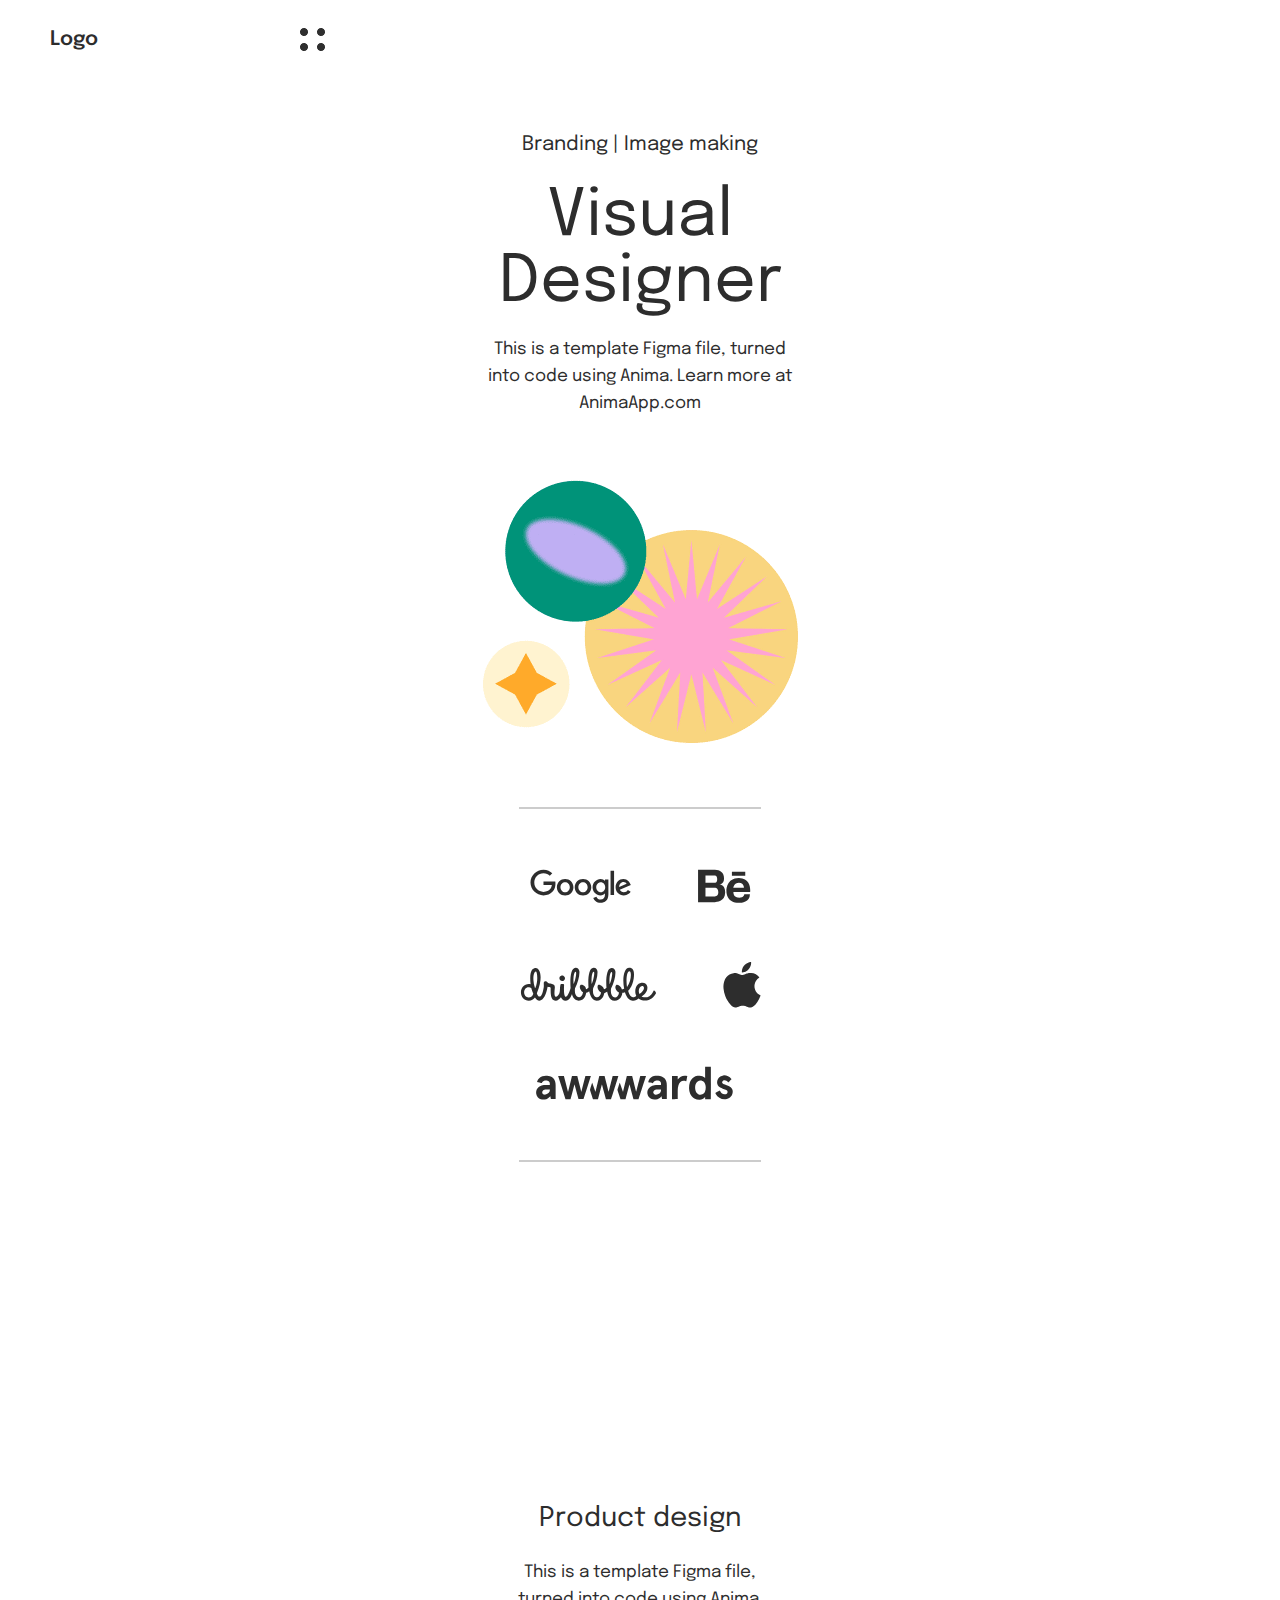
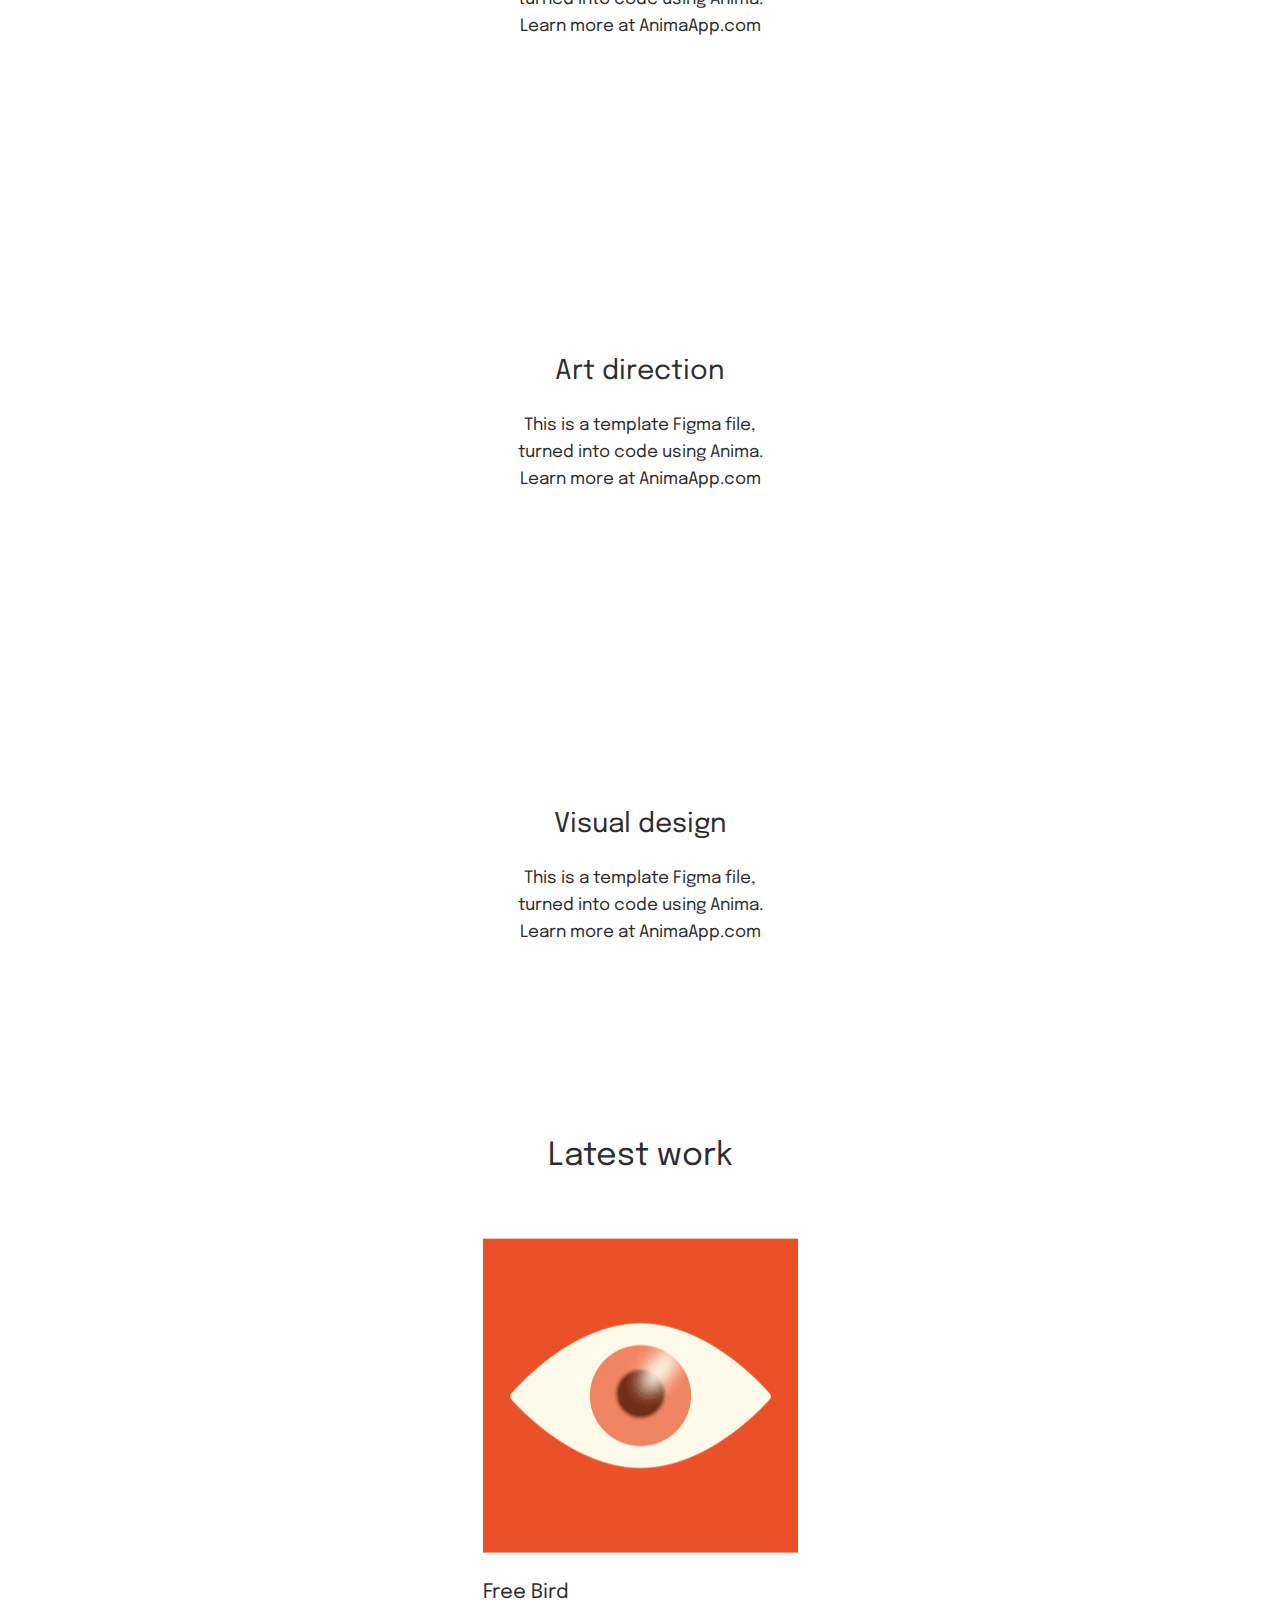
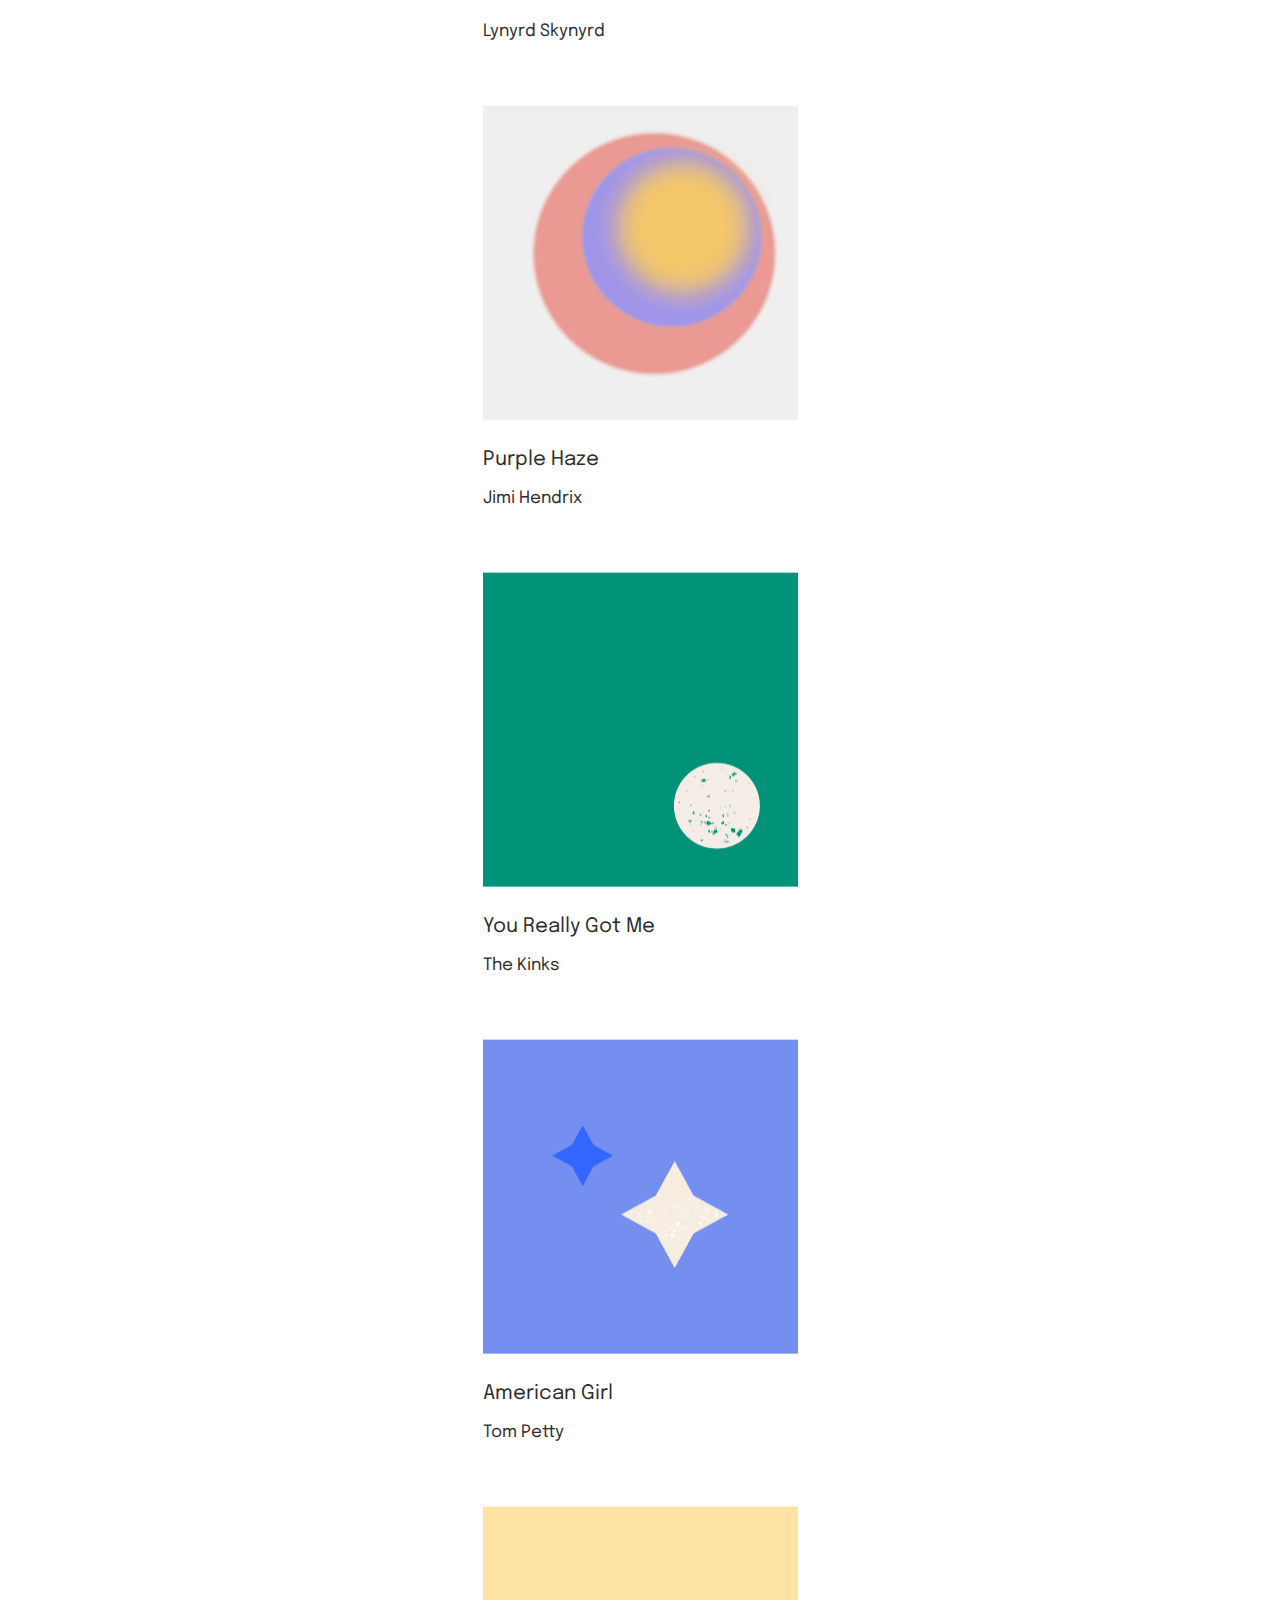
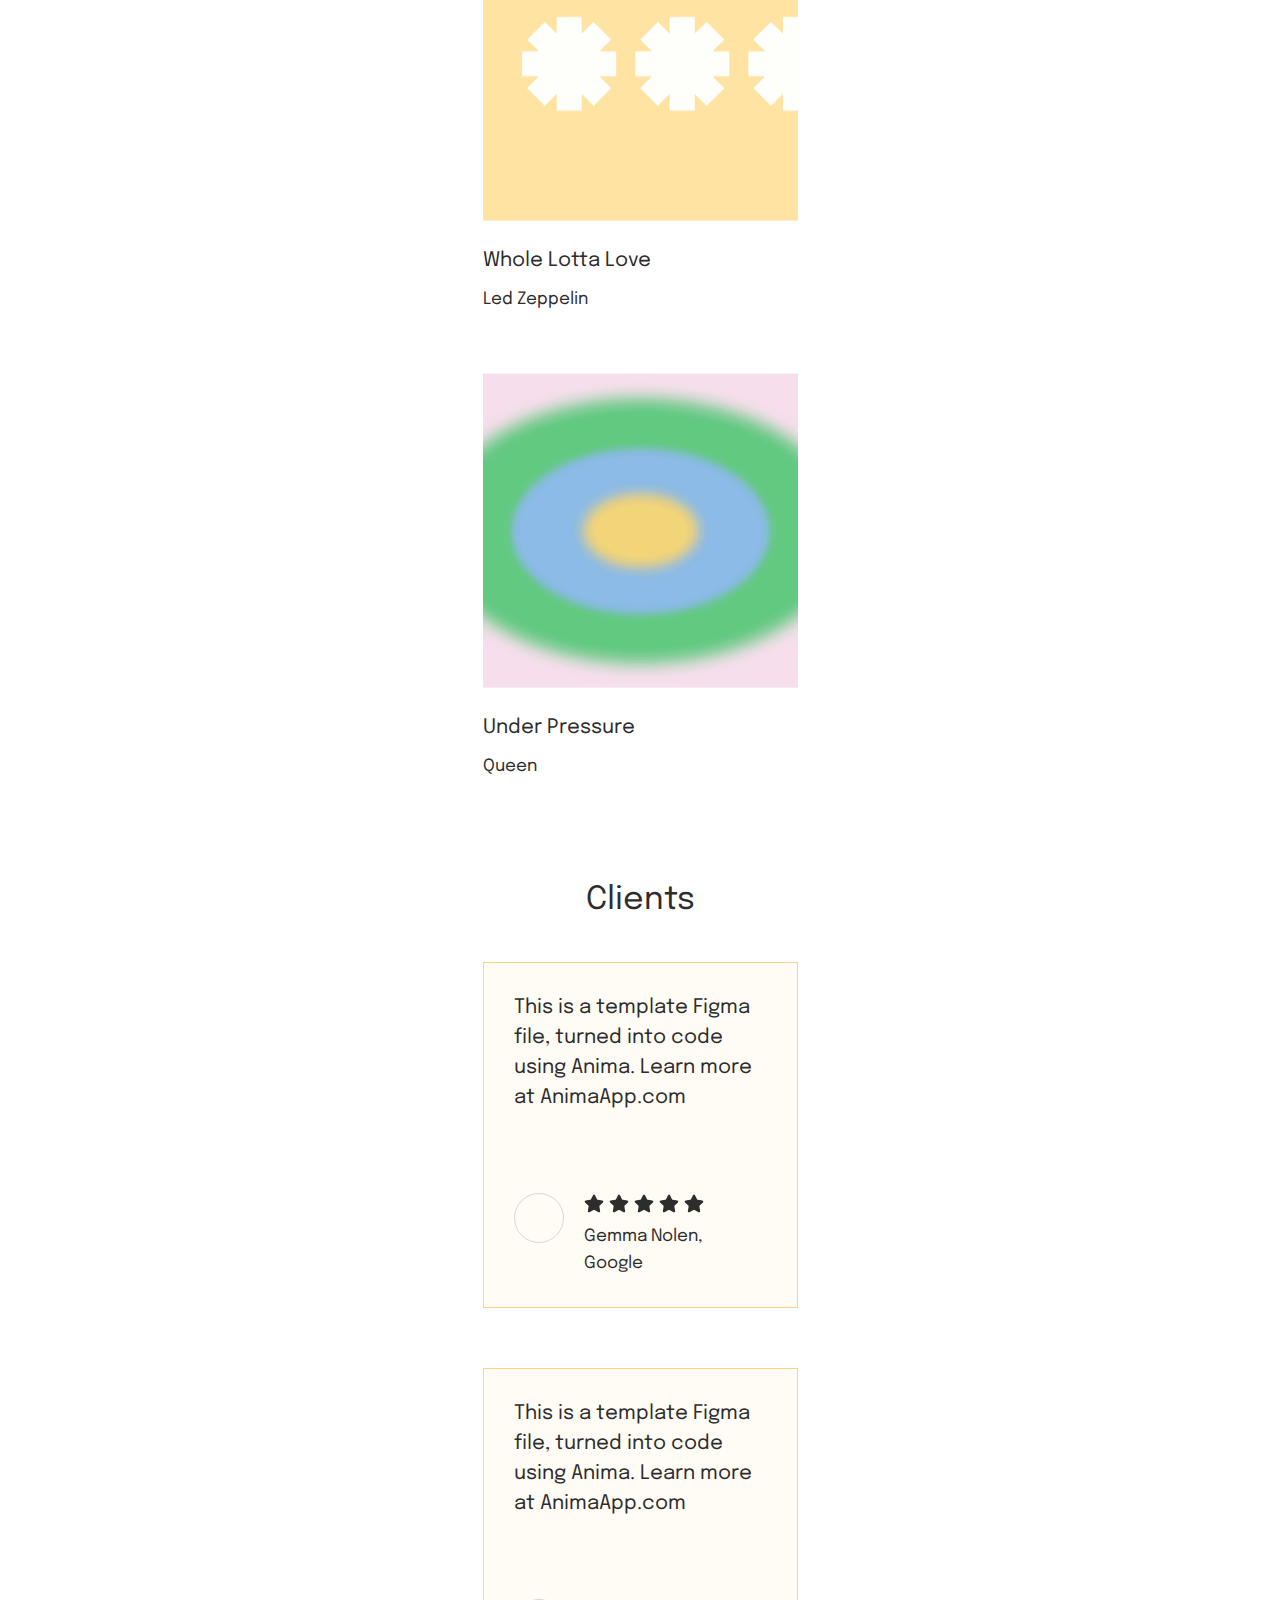
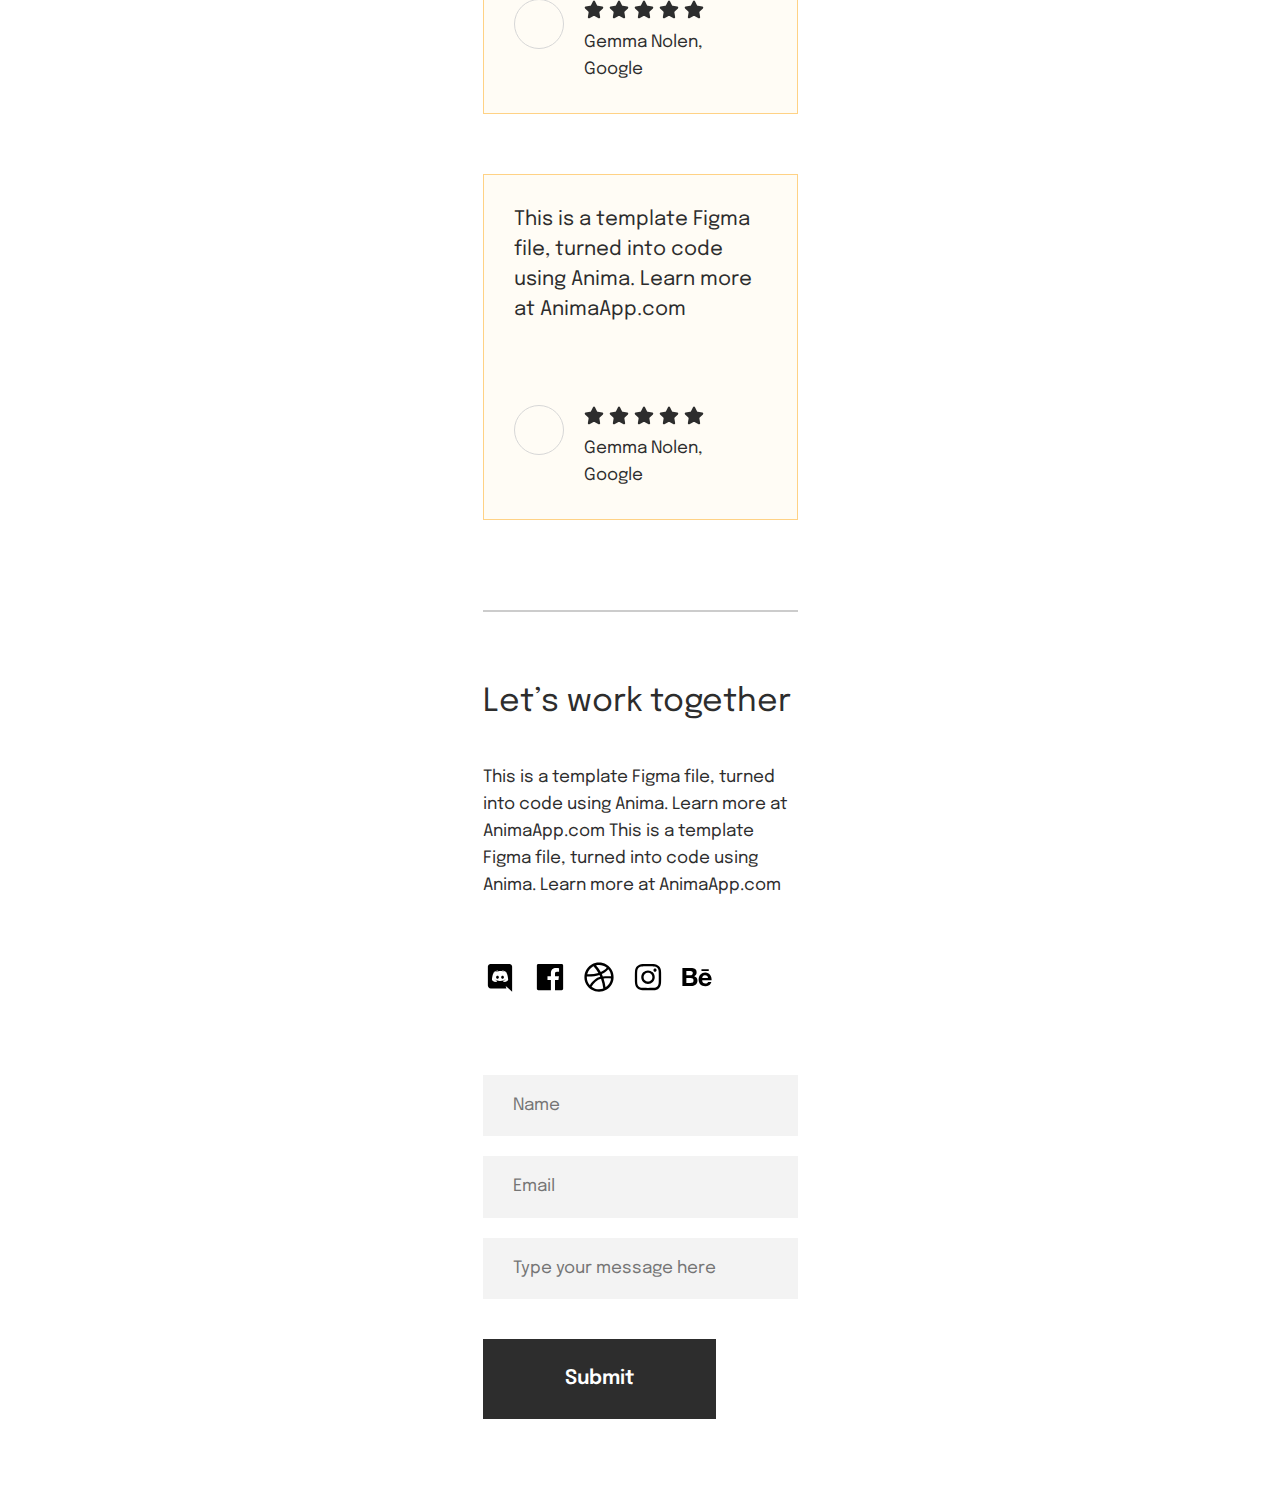
==== index.html @ 212b1289 "Commit from TeleportHQ" ====
<!DOCTYPE html>
<html lang="english">
  <head>
    <title>exported project</title>
    <meta name="viewport" content="width=device-width, initial-scale=1.0" />
    <meta charset="utf-8" />
    <meta property="twitter:card" content="summary_large_image" />

    <style data-tag="reset-style-sheet">
      html {  line-height: 1.15;}body {  margin: 0;}* {  box-sizing: border-box;  border-width: 0;  border-style: solid;}p,li,ul,pre,div,h1,h2,h3,h4,h5,h6,figure,blockquote,figcaption {  margin: 0;  padding: 0;}button {  background-color: transparent;}button,input,optgroup,select,textarea {  font-family: inherit;  font-size: 100%;  line-height: 1.15;  margin: 0;}button,select {  text-transform: none;}button,[type="button"],[type="reset"],[type="submit"] {  -webkit-appearance: button;}button::-moz-focus-inner,[type="button"]::-moz-focus-inner,[type="reset"]::-moz-focus-inner,[type="submit"]::-moz-focus-inner {  border-style: none;  padding: 0;}button:-moz-focus,[type="button"]:-moz-focus,[type="reset"]:-moz-focus,[type="submit"]:-moz-focus {  outline: 1px dotted ButtonText;}a {  color: inherit;  text-decoration: inherit;}input {  padding: 2px 4px;}img {  display: block;}html { scroll-behavior: smooth  }
    </style>
    <style data-tag="default-style-sheet">
      html {
        font-family: Inter;
        font-size: 16px;
      }

      body {
        font-weight: 400;
        font-style:normal;
        text-decoration: none;
        text-transform: none;
        letter-spacing: normal;
        line-height: 1.15;
        color: var(--dl-color-gray-black);
        background-color: var(--dl-color-gray-white);

      }
    </style>
    <link
      rel="stylesheet"
      href="https://fonts.googleapis.com/css2?family=Epilogue:ital,wght@0,100;0,200;0,300;0,400;0,500;0,600;0,700;0,800;0,900;1,100;1,200;1,300;1,400;1,500;1,600;1,700;1,800;1,900&amp;display=swap"
      data-tag="font"
    />
    <link
      rel="stylesheet"
      href="https://fonts.googleapis.com/css2?family=Epilogue:ital,wght@0,100;0,200;0,300;0,400;0,500;0,600;0,700;0,800;0,900;1,100;1,200;1,300;1,400;1,500;1,600;1,700;1,800;1,900&amp;display=swap"
      data-tag="font"
    />
    <link
      rel="stylesheet"
      href="https://fonts.googleapis.com/css2?family=Epilogue:ital,wght@0,100;0,200;0,300;0,400;0,500;0,600;0,700;0,800;0,900;1,100;1,200;1,300;1,400;1,500;1,600;1,700;1,800;1,900&amp;display=swap"
      data-tag="font"
    />
    <link
      rel="stylesheet"
      href="https://fonts.googleapis.com/css2?family=Epilogue:ital,wght@0,100;0,200;0,300;0,400;0,500;0,600;0,700;0,800;0,900;1,100;1,200;1,300;1,400;1,500;1,600;1,700;1,800;1,900&amp;display=swap"
      data-tag="font"
    />
    <link
      rel="stylesheet"
      href="https://fonts.googleapis.com/css2?family=Inter:wght@100;200;300;400;500;600;700;800;900&amp;display=swap"
      data-tag="font"
    />
    <link
      rel="stylesheet"
      href="https://fonts.googleapis.com/css2?family=Inter:wght@100;200;300;400;500;600;700;800;900&amp;display=swap"
      data-tag="font"
    />
    <link
      rel="stylesheet"
      href="https://fonts.googleapis.com/css2?family=Inter:wght@100;200;300;400;500;600;700;800;900&amp;display=swap"
      data-tag="font"
    />
    <link
      rel="stylesheet"
      href="https://fonts.googleapis.com/css2?family=Epilogue:ital,wght@0,100;0,200;0,300;0,400;0,500;0,600;0,700;0,800;0,900;1,100;1,200;1,300;1,400;1,500;1,600;1,700;1,800;1,900&amp;display=swap"
      data-tag="font"
    />
  </head>
  <body>
    <link rel="stylesheet" href="./style.css" />
    <div>
      <link href="./index.css" rel="stylesheet" />

      <div class="frame375px-portfoliotemplate-container">
        <div class="frame375px-portfoliotemplate-frame375px-portfoliotemplate">
          <div class="frame375px-portfoliotemplate-navigation">
            <div class="frame375px-portfoliotemplate-logo">
              <span class="frame375px-portfoliotemplate-text">
                <span>Logo</span>
              </span>
            </div>
            <div class="frame375px-portfoliotemplate-menu">
              <img
                alt="EllipseI176"
                src="public/external/ellipsei176-e2ep-200h.png"
                class="frame375px-portfoliotemplate-ellipse"
              />
              <img
                alt="EllipseI176"
                src="public/external/ellipsei176-78s-200h.png"
                class="frame375px-portfoliotemplate-ellipse1"
              />
              <img
                alt="EllipseI176"
                src="public/external/ellipsei176-1ndf-200h.png"
                class="frame375px-portfoliotemplate-ellipse2"
              />
              <img
                alt="EllipseI176"
                src="public/external/ellipsei176-6kn-200h.png"
                class="frame375px-portfoliotemplate-ellipse3"
              />
            </div>
          </div>
          <div class="frame375px-portfoliotemplate-header">
            <div class="frame375px-portfoliotemplate-header1">
              <div class="frame375px-portfoliotemplate-headline-subhead">
                <div class="frame375px-portfoliotemplate-headline-subhead01">
                  <span class="frame375px-portfoliotemplate-text02 Subtitle">
                    <span>Branding | Image making</span>
                  </span>
                  <span class="frame375px-portfoliotemplate-text04 H1-Mobile">
                    <span>Visual Designer</span>
                  </span>
                </div>
                <span class="frame375px-portfoliotemplate-text06 Bodytext">
                  <span>
                    This is a template Figma file, turned into code using Anima.
                    Learn more at AnimaApp.com
                  </span>
                </span>
              </div>
              <img
                alt="ImageI176"
                src="public/external/imagei176-fxjc-300h.png"
                class="frame375px-portfoliotemplate-image"
              />
            </div>
          </div>
          <div class="frame375px-portfoliotemplate-logos-section">
            <div class="frame375px-portfoliotemplate-logos">
              <div class="frame375px-portfoliotemplate-stripe1">
                <img
                  alt="BehanceI176"
                  src="public/external/behancei176-3j8a.svg"
                  class="frame375px-portfoliotemplate-behance"
                />
                <img
                  alt="GoogleI176"
                  src="public/external/googlei176-4t9p.svg"
                  class="frame375px-portfoliotemplate-google"
                />
              </div>
              <div class="frame375px-portfoliotemplate-stripe2">
                <img
                  alt="AppleI176"
                  src="public/external/applei176-kky4.svg"
                  class="frame375px-portfoliotemplate-apple"
                />
                <img
                  alt="DribbbleI176"
                  src="public/external/dribbblei176-przo.svg"
                  class="frame375px-portfoliotemplate-dribbble"
                />
              </div>
              <img
                alt="AwwwardsI176"
                src="public/external/awwwardsi176-py3.svg"
                class="frame375px-portfoliotemplate-awwwards"
              />
            </div>
          </div>
          <div class="frame375px-portfoliotemplate-skills-section">
            <div class="frame375px-portfoliotemplate-skills">
              <div class="frame375px-portfoliotemplate-skill">
                <div class="frame375px-portfoliotemplate-skill1">
                  <div class="frame375px-portfoliotemplate-skill2">
                    <div
                      class="frame375px-portfoliotemplate-imageplaceholder"
                    ></div>
                    <div
                      class="frame375px-portfoliotemplate-headline-subhead02"
                    >
                      <span class="frame375px-portfoliotemplate-text08 H3">
                        <span>Product design</span>
                      </span>
                      <span
                        class="frame375px-portfoliotemplate-text10 Bodytext"
                      >
                        <span>
                          This is a template Figma file, turned into code using
                          Anima. Learn more at AnimaApp.com
                        </span>
                      </span>
                    </div>
                  </div>
                </div>
              </div>
              <div class="frame375px-portfoliotemplate-skill3">
                <div class="frame375px-portfoliotemplate-skill4">
                  <div class="frame375px-portfoliotemplate-skill5">
                    <div
                      class="frame375px-portfoliotemplate-imageplaceholder1"
                    ></div>
                    <div
                      class="frame375px-portfoliotemplate-headline-subhead03"
                    >
                      <span class="frame375px-portfoliotemplate-text12 H3">
                        <span>Art direction</span>
                      </span>
                      <span
                        class="frame375px-portfoliotemplate-text14 Bodytext"
                      >
                        <span>
                          This is a template Figma file, turned into code using
                          Anima. Learn more at AnimaApp.com
                        </span>
                      </span>
                    </div>
                  </div>
                </div>
              </div>
              <div class="frame375px-portfoliotemplate-skill6">
                <div class="frame375px-portfoliotemplate-skill7">
                  <div class="frame375px-portfoliotemplate-skill8">
                    <div
                      class="frame375px-portfoliotemplate-imageplaceholder2"
                    ></div>
                    <div
                      class="frame375px-portfoliotemplate-headline-subhead04"
                    >
                      <span class="frame375px-portfoliotemplate-text16 H3">
                        <span>Visual design</span>
                      </span>
                      <span
                        class="frame375px-portfoliotemplate-text18 Bodytext"
                      >
                        <span>
                          This is a template Figma file, turned into code using
                          Anima. Learn more at AnimaApp.com
                        </span>
                      </span>
                    </div>
                  </div>
                </div>
              </div>
            </div>
          </div>
          <div class="frame375px-portfoliotemplate-latestwork-section">
            <span class="frame375px-portfoliotemplate-text20 H2">
              <span>Latest work</span>
            </span>
            <div class="frame375px-portfoliotemplate-workcardsmobile">
              <div class="frame375px-portfoliotemplate-workcard">
                <img
                  alt="ImageI176"
                  src="public/external/imagei176-9i5p-400w.png"
                  class="frame375px-portfoliotemplate-image1"
                />
                <div class="frame375px-portfoliotemplate-headline-subhead05">
                  <span class="frame375px-portfoliotemplate-text22 Subtitle">
                    <span>Free Bird</span>
                  </span>
                  <span class="frame375px-portfoliotemplate-text24 Bodytext">
                    <span>Lynyrd Skynyrd</span>
                  </span>
                </div>
              </div>
              <div class="frame375px-portfoliotemplate-workcard1">
                <img
                  alt="ImageI176"
                  src="public/external/imagei176-rvs-400w.png"
                  class="frame375px-portfoliotemplate-image2"
                />
                <div class="frame375px-portfoliotemplate-headline-subhead06">
                  <span class="frame375px-portfoliotemplate-text26 Subtitle">
                    <span>Purple Haze</span>
                  </span>
                  <span class="frame375px-portfoliotemplate-text28 Bodytext">
                    <span>Jimi Hendrix</span>
                  </span>
                </div>
              </div>
              <div class="frame375px-portfoliotemplate-workcard2">
                <img
                  alt="ImageI176"
                  src="public/external/imagei176-5lh8-400w.png"
                  class="frame375px-portfoliotemplate-image3"
                />
                <div class="frame375px-portfoliotemplate-headline-subhead07">
                  <span class="frame375px-portfoliotemplate-text30 Subtitle">
                    <span>You Really Got Me</span>
                  </span>
                  <span class="frame375px-portfoliotemplate-text32 Bodytext">
                    <span>The Kinks</span>
                  </span>
                </div>
              </div>
              <div class="frame375px-portfoliotemplate-workcard3">
                <img
                  alt="ImageI176"
                  src="public/external/imagei176-raq8-400w.png"
                  class="frame375px-portfoliotemplate-image4"
                />
                <div class="frame375px-portfoliotemplate-headline-subhead08">
                  <span class="frame375px-portfoliotemplate-text34 Subtitle">
                    <span>American Girl</span>
                  </span>
                  <span class="frame375px-portfoliotemplate-text36 Bodytext">
                    <span>Tom Petty</span>
                  </span>
                </div>
              </div>
              <div class="frame375px-portfoliotemplate-workcard4">
                <img
                  alt="ImageI176"
                  src="public/external/imagei176-altp-400w.png"
                  class="frame375px-portfoliotemplate-image5"
                />
                <div class="frame375px-portfoliotemplate-headline-subhead09">
                  <span class="frame375px-portfoliotemplate-text38 Subtitle">
                    <span>Whole Lotta Love</span>
                  </span>
                  <span class="frame375px-portfoliotemplate-text40 Bodytext">
                    <span>Led Zeppelin</span>
                  </span>
                </div>
              </div>
              <div class="frame375px-portfoliotemplate-workcard5">
                <img
                  alt="ImageI176"
                  src="public/external/imagei176-udcv-400w.png"
                  class="frame375px-portfoliotemplate-image6"
                />
                <div class="frame375px-portfoliotemplate-headline-subhead10">
                  <span class="frame375px-portfoliotemplate-text42 Subtitle">
                    <span>Under Pressure</span>
                  </span>
                  <span class="frame375px-portfoliotemplate-text44 Bodytext">
                    <span>Queen</span>
                  </span>
                </div>
              </div>
            </div>
          </div>
          <div class="frame375px-portfoliotemplate-clients-section">
            <div class="frame375px-portfoliotemplate-clientcards">
              <span class="frame375px-portfoliotemplate-text46 H2">
                <span>Clients</span>
              </span>
              <div class="frame375px-portfoliotemplate-clientscards">
                <div class="frame375px-portfoliotemplate-clientcardmobile">
                  <div class="frame375px-portfoliotemplate-clientcard">
                    <span class="frame375px-portfoliotemplate-text48 Subtitle">
                      <span>
                        This is a template Figma file, turned into code using
                        Anima. Learn more at AnimaApp.com
                      </span>
                    </span>
                    <div class="frame375px-portfoliotemplate-clientinfo">
                      <div
                        class="frame375px-portfoliotemplate-authorimages"
                      ></div>
                      <div class="frame375px-portfoliotemplate-rate">
                        <div class="frame375px-portfoliotemplate-ratestars">
                          <div class="frame375px-portfoliotemplate-star">
                            <img
                              alt="StarI176"
                              src="public/external/stari176-py9qi.svg"
                              class="frame375px-portfoliotemplate-star01"
                            />
                          </div>
                          <div class="frame375px-portfoliotemplate-star02">
                            <img
                              alt="StarI176"
                              src="public/external/stari176-2oz.svg"
                              class="frame375px-portfoliotemplate-star03"
                            />
                          </div>
                          <div class="frame375px-portfoliotemplate-star04">
                            <img
                              alt="StarI176"
                              src="public/external/stari176-iv7.svg"
                              class="frame375px-portfoliotemplate-star05"
                            />
                          </div>
                          <div class="frame375px-portfoliotemplate-star06">
                            <img
                              alt="StarI176"
                              src="public/external/stari176-6cqw.svg"
                              class="frame375px-portfoliotemplate-star07"
                            />
                          </div>
                          <div class="frame375px-portfoliotemplate-star08">
                            <img
                              alt="StarI176"
                              src="public/external/stari176-m2k7.svg"
                              class="frame375px-portfoliotemplate-star09"
                            />
                          </div>
                        </div>
                        <span
                          class="frame375px-portfoliotemplate-text50 Bodytext"
                        >
                          <span>
                            <span>Gemma Nolen,</span>
                            <br />
                            <span>Google</span>
                          </span>
                        </span>
                      </div>
                    </div>
                  </div>
                </div>
                <div class="frame375px-portfoliotemplate-clientcardmobile1">
                  <div class="frame375px-portfoliotemplate-clientcard1">
                    <span class="frame375px-portfoliotemplate-text55 Subtitle">
                      <span>
                        This is a template Figma file, turned into code using
                        Anima. Learn more at AnimaApp.com
                      </span>
                    </span>
                    <div class="frame375px-portfoliotemplate-clientinfo1">
                      <div
                        class="frame375px-portfoliotemplate-authorimages1"
                      ></div>
                      <div class="frame375px-portfoliotemplate-rate1">
                        <div class="frame375px-portfoliotemplate-ratestars1">
                          <div class="frame375px-portfoliotemplate-star10">
                            <img
                              alt="StarI176"
                              src="public/external/stari176-flv.svg"
                              class="frame375px-portfoliotemplate-star11"
                            />
                          </div>
                          <div class="frame375px-portfoliotemplate-star12">
                            <img
                              alt="StarI176"
                              src="public/external/stari176-c293.svg"
                              class="frame375px-portfoliotemplate-star13"
                            />
                          </div>
                          <div class="frame375px-portfoliotemplate-star14">
                            <img
                              alt="StarI176"
                              src="public/external/stari176-0c2l.svg"
                              class="frame375px-portfoliotemplate-star15"
                            />
                          </div>
                          <div class="frame375px-portfoliotemplate-star16">
                            <img
                              alt="StarI176"
                              src="public/external/stari176-f9zq.svg"
                              class="frame375px-portfoliotemplate-star17"
                            />
                          </div>
                          <div class="frame375px-portfoliotemplate-star18">
                            <img
                              alt="StarI176"
                              src="public/external/stari176-4bzw.svg"
                              class="frame375px-portfoliotemplate-star19"
                            />
                          </div>
                        </div>
                        <span
                          class="frame375px-portfoliotemplate-text57 Bodytext"
                        >
                          <span>
                            <span>Gemma Nolen,</span>
                            <br />
                            <span>Google</span>
                          </span>
                        </span>
                      </div>
                    </div>
                  </div>
                </div>
                <div class="frame375px-portfoliotemplate-clientcardmobile2">
                  <div class="frame375px-portfoliotemplate-clientcard2">
                    <span class="frame375px-portfoliotemplate-text62 Subtitle">
                      <span>
                        This is a template Figma file, turned into code using
                        Anima. Learn more at AnimaApp.com
                      </span>
                    </span>
                    <div class="frame375px-portfoliotemplate-clientinfo2">
                      <div
                        class="frame375px-portfoliotemplate-authorimages2"
                      ></div>
                      <div class="frame375px-portfoliotemplate-rate2">
                        <div class="frame375px-portfoliotemplate-ratestars2">
                          <div class="frame375px-portfoliotemplate-star20">
                            <img
                              alt="StarI176"
                              src="public/external/stari176-gdrs.svg"
                              class="frame375px-portfoliotemplate-star21"
                            />
                          </div>
                          <div class="frame375px-portfoliotemplate-star22">
                            <img
                              alt="StarI176"
                              src="public/external/stari176-q86d.svg"
                              class="frame375px-portfoliotemplate-star23"
                            />
                          </div>
                          <div class="frame375px-portfoliotemplate-star24">
                            <img
                              alt="StarI176"
                              src="public/external/stari176-xp1l.svg"
                              class="frame375px-portfoliotemplate-star25"
                            />
                          </div>
                          <div class="frame375px-portfoliotemplate-star26">
                            <img
                              alt="StarI176"
                              src="public/external/stari176-uhl.svg"
                              class="frame375px-portfoliotemplate-star27"
                            />
                          </div>
                          <div class="frame375px-portfoliotemplate-star28">
                            <img
                              alt="StarI176"
                              src="public/external/stari176-exgq.svg"
                              class="frame375px-portfoliotemplate-star29"
                            />
                          </div>
                        </div>
                        <span
                          class="frame375px-portfoliotemplate-text64 Bodytext"
                        >
                          <span>
                            <span>Gemma Nolen,</span>
                            <br />
                            <span>Google</span>
                          </span>
                        </span>
                      </div>
                    </div>
                  </div>
                </div>
              </div>
            </div>
          </div>
          <div class="frame375px-portfoliotemplate-footer">
            <div class="frame375px-portfoliotemplate-footerinfo">
              <div class="frame375px-portfoliotemplate-footerinfo1">
                <div class="frame375px-portfoliotemplate-contactinfo">
                  <div class="frame375px-portfoliotemplate-footermessage">
                    <span class="frame375px-portfoliotemplate-text69 H2">
                      <span>Let’s work together</span>
                    </span>
                    <span class="frame375px-portfoliotemplate-text71 Bodytext">
                      <span>
                        This is a template Figma file, turned into code using
                        Anima. Learn more at AnimaApp.com This is a template
                        Figma file, turned into code using Anima. Learn more at
                        AnimaApp.com
                      </span>
                    </span>
                  </div>
                  <div class="frame375px-portfoliotemplate-socialicons">
                    <a
                      href="https://www.instagram.com/animaapp/?hl=en"
                      target="_blank"
                      rel="noreferrer noopener"
                      class="frame375px-portfoliotemplate-link"
                    >
                      <img
                        alt="nstagramI176"
                        src="public/external/nstagrami176-m3t.svg"
                        class="frame375px-portfoliotemplate-nstagram"
                      />
                    </a>
                    <a
                      href="https://www.behance.net/Anima_design"
                      target="_blank"
                      rel="noreferrer noopener"
                      class="frame375px-portfoliotemplate-link1"
                    >
                      <img
                        alt="behanceI176"
                        src="public/external/behancei176-bx76.svg"
                        class="frame375px-portfoliotemplate-behance1"
                      />
                    </a>
                    <a
                      href="https://dribbble.com/animaapp"
                      target="_blank"
                      rel="noreferrer noopener"
                      class="frame375px-portfoliotemplate-link2"
                    >
                      <img
                        alt="dribbbleI176"
                        src="public/external/dribbblei176-swrq.svg"
                        class="frame375px-portfoliotemplate-dribbble1"
                      />
                    </a>
                    <a
                      href="https://www.facebook.com/animaapp/"
                      target="_blank"
                      rel="noreferrer noopener"
                      class="frame375px-portfoliotemplate-link3"
                    >
                      <img
                        alt="facebookI176"
                        src="public/external/facebooki176-zcs.svg"
                        class="frame375px-portfoliotemplate-facebook"
                      />
                    </a>
                    <a
                      href="https://discord.com/invite/eQxkYTNxSp"
                      target="_blank"
                      rel="noreferrer noopener"
                      class="frame375px-portfoliotemplate-link4"
                    >
                      <img
                        alt="discordI176"
                        src="public/external/discordi176-79mn.svg"
                        class="frame375px-portfoliotemplate-discord"
                      />
                    </a>
                  </div>
                </div>
                <div class="frame375px-portfoliotemplate-textfields">
                  <div class="frame375px-portfoliotemplate-textfields1">
                    <input
                      type="text"
                      placeholder="Name"
                      class="frame375px-portfoliotemplate-textinput-desktop"
                    />
                    <input
                      type="text"
                      placeholder="Email"
                      class="frame375px-portfoliotemplate-textinput-desktop1"
                    />
                    <input
                      type="text"
                      placeholder="Type your message here





"
                      class="frame375px-portfoliotemplate-textinput-desktop2"
                    />
                  </div>
                  <button class="frame375px-portfoliotemplate-button">
                    <span class="frame375px-portfoliotemplate-text73">
                      <span>Submit</span>
                    </span>
                  </button>
                </div>
              </div>
            </div>
          </div>
        </div>
      </div>
    </div>
  </body>
</html>
---- style.css ----
:root {
  --dl-color-gray-500: #595959;
  --dl-color-gray-700: #999999;
  --dl-color-gray-900: #D9D9D9;
  --dl-size-size-large: 144px;
  --dl-size-size-small: 48px;
  --dl-color-danger-300: #A22020;
  --dl-color-danger-500: #BF2626;
  --dl-color-danger-700: #E14747;
  --dl-color-gray-black: #000000;
  --dl-color-gray-white: #FFFFFF;
  --dl-size-size-medium: 96px;
  --dl-size-size-xlarge: 192px;
  --dl-size-size-xsmall: 16px;
  --dl-space-space-unit: 16px;
  --dl-color-primary-100: #003EB3;
  --dl-color-primary-300: #0074F0;
  --dl-color-primary-500: #14A9FF;
  --dl-color-primary-700: #85DCFF;
  --dl-color-success-300: #199033;
  --dl-color-success-500: #32A94C;
  --dl-color-success-700: #4CC366;
  --dl-size-size-xxlarge: 288px;
  --dl-size-size-maxwidth: 1400px;
  --dl-color-default-black: rgba(45, 45, 45, 1);
  --dl-color-default-white: rgba(255, 255, 255, 1);
  --dl-radius-radius-round: 50%;
  --dl-space-space-halfunit: 8px;
  --dl-space-space-sixunits: 96px;
  --dl-space-space-twounits: 32px;
  --dl-radius-radius-radius2: 2px;
  --dl-radius-radius-radius4: 4px;
  --dl-radius-radius-radius8: 8px;
  --dl-space-space-fiveunits: 80px;
  --dl-space-space-fourunits: 64px;
  --dl-space-space-threeunits: 48px;
  --dl-space-space-oneandhalfunits: 24px;
}
.button {
  color: var(--dl-color-gray-black);
  display: inline-block;
  padding: 0.5rem 1rem;
  border-color: var(--dl-color-gray-black);
  border-width: 1px;
  border-radius: 4px;
  background-color: var(--dl-color-gray-white);
}
.input {
  color: var(--dl-color-gray-black);
  cursor: auto;
  padding: 0.5rem 1rem;
  border-color: var(--dl-color-gray-black);
  border-width: 1px;
  border-radius: 4px;
  background-color: var(--dl-color-gray-white);
}
.textarea {
  color: var(--dl-color-gray-black);
  cursor: auto;
  padding: 0.5rem;
  border-color: var(--dl-color-gray-black);
  border-width: 1px;
  border-radius: 4px;
  background-color: var(--dl-color-gray-white);
}
.list {
  width: 100%;
  margin: 1em 0px 1em 0px;
  display: block;
  padding: 0px 0px 0px 1.5rem;
  list-style-type: none;
  list-style-position: outside;
}
.list-item {
  display: list-item;
}
.teleport-show {
  display: flex !important;
  transform: none !important;
}
.Bodytext {
  font-size: 17px;
  font-style: normal;
  font-family: Epilogue;
  font-weight: 400px;
  font-stretch: normal;
}
.H2 {
  font-size: 32px;
  font-style: normal;
  font-family: Epilogue;
  font-weight: 600px;
  font-stretch: normal;
}
.Heading {
  font-size: 32px;
  font-family: Inter;
  font-weight: 700;
  line-height: 1.15;
  text-transform: none;
  text-decoration: none;
}
.H3 {
  font-size: 27px;
  font-style: normal;
  font-family: Epilogue;
  font-weight: 600px;
  font-stretch: normal;
}
.Subtitle {
  font-size: 20px;
  font-style: normal;
  font-family: Epilogue;
  font-weight: 600px;
  font-stretch: normal;
}
.H1-Mobile {
  font-size: 65px;
  font-style: normal;
  font-family: Epilogue;
  font-weight: 600px;
  font-stretch: normal;
}
.Content {
  font-size: 16px;
  font-family: Inter;
  font-weight: 400;
  line-height: 1.15;
  text-transform: none;
  text-decoration: none;
}
---- index.css ----
.frame375px-portfoliotemplate-container {
  width: 100%;
  display: flex;
  overflow: auto;
  min-height: 100vh;
  align-items: center;
  flex-direction: column;
}
.frame375px-portfoliotemplate-frame375px-portfoliotemplate {
  width: 100%;
  height: auto;
  display: flex;
  align-items: flex-start;
  flex-direction: column;
}
.frame375px-portfoliotemplate-navigation {
  width: 375px;
  height: 80px;
  display: flex;
  overflow: hidden;
  position: relative;
  align-self: stretch;
  align-items: flex-start;
  background-color: rgba(255, 255, 255, 1);
}
.frame375px-portfoliotemplate-logo {
  top: 25px;
  left: 50px;
  width: 49px;
  height: 30px;
  display: flex;
  position: absolute;
  align-items: flex-start;
  flex-shrink: 0;
}
.frame375px-portfoliotemplate-text {
  color: var(--dl-color-default-black);
  height: auto;
  position: absolute;
  font-size: 20px;
  font-style: SemiBold;
  text-align: left;
  font-family: Epilogue;
  font-weight: 600;
  line-height: 30px;
  font-stretch: normal;
  text-decoration: none;
}
.frame375px-portfoliotemplate-menu {
  top: 28px;
  left: 300px;
  width: 25px;
  height: 23px;
  display: flex;
  position: absolute;
  align-items: flex-start;
  flex-shrink: 0;
}
.frame375px-portfoliotemplate-ellipse {
  top: 0px;
  left: 17px;
  width: 8px;
  height: 8px;
  position: absolute;
}
.frame375px-portfoliotemplate-ellipse1 {
  top: 15px;
  left: 17px;
  width: 8px;
  height: 8px;
  position: absolute;
}
.frame375px-portfoliotemplate-ellipse2 {
  top: 0px;
  left: 0px;
  width: 8px;
  height: 8px;
  position: absolute;
}
.frame375px-portfoliotemplate-ellipse3 {
  top: 15px;
  left: 0px;
  width: 8px;
  height: 8px;
  position: absolute;
}
.frame375px-portfoliotemplate-header {
  gap: 10px;
  display: flex;
  padding: 50px 30px 60px;
  align-self: stretch;
  align-items: center;
  flex-shrink: 0;
  justify-content: center;
  background-color: rgba(255, 255, 255, 1);
}
.frame375px-portfoliotemplate-header1 {
  gap: 60px;
  display: flex;
  align-items: center;
  flex-direction: column;
}
.frame375px-portfoliotemplate-headline-subhead {
  gap: 20px;
  display: flex;
  align-items: flex-start;
  flex-direction: column;
}
.frame375px-portfoliotemplate-headline-subhead01 {
  gap: 24px;
  display: flex;
  align-items: flex-start;
  flex-direction: column;
}
.frame375px-portfoliotemplate-text02 {
  color: var(--dl-color-default-black);
  width: 315px;
  height: auto;
  text-align: center;
  line-height: 30px;
}
.frame375px-portfoliotemplate-text04 {
  color: var(--dl-color-default-black);
  width: 315px;
  height: auto;
  text-align: center;
  line-height: normal;
}
.frame375px-portfoliotemplate-text06 {
  color: var(--dl-color-default-black);
  width: 315px;
  height: auto;
  text-align: center;
  line-height: 27px;
}
.frame375px-portfoliotemplate-image {
  width: auto;
  height: 270px;
  align-self: stretch;
}
.frame375px-portfoliotemplate-logos-section {
  gap: 10px;
  display: flex;
  padding: 0 66px;
  overflow: hidden;
  align-self: stretch;
  align-items: center;
  flex-shrink: 0;
  justify-content: center;
  background-color: rgba(255, 255, 255, 1);
}
.frame375px-portfoliotemplate-logos {
  gap: 60px;
  height: 354.82781982421875px;
  display: flex;
  padding: 60px 0;
  align-self: stretch;
  align-items: center;
  flex-shrink: 0;
  border-color: rgba(0, 0, 0, 0.20000000298023224);
  border-style: solid;
  border-width: 2px 0;
  flex-direction: column;
  justify-content: center;
}
.frame375px-portfoliotemplate-stripe1 {
  width: 222px;
  height: 34px;
  display: flex;
  position: relative;
  align-items: flex-start;
  flex-shrink: 1;
}
.frame375px-portfoliotemplate-behance {
  top: 0px;
  left: 168.28729248046875px;
  width: 54px;
  height: 34px;
  position: absolute;
}
.frame375px-portfoliotemplate-google {
  top: 0px;
  left: 0px;
  width: 103px;
  height: 34px;
  position: absolute;
}
.frame375px-portfoliotemplate-stripe2 {
  width: 242px;
  height: 46.82783126831055px;
  display: flex;
  position: relative;
  align-items: flex-start;
  flex-shrink: 1;
}
.frame375px-portfoliotemplate-apple {
  top: 0px;
  left: 204.00830078125px;
  width: 38px;
  height: 47px;
  position: absolute;
}
.frame375px-portfoliotemplate-dribbble {
  top: 6px;
  left: 0px;
  width: 139px;
  height: 34px;
  position: absolute;
}
.frame375px-portfoliotemplate-awwwards {
  width: 214px;
  height: 34px;
}
.frame375px-portfoliotemplate-skills-section {
  gap: 10px;
  display: flex;
  padding: 150px 62px;
  align-self: stretch;
  align-items: flex-start;
  flex-shrink: 0;
  justify-content: center;
  background-color: rgba(255, 255, 255, 1);
}
.frame375px-portfoliotemplate-skills {
  gap: 125px;
  display: flex;
  align-items: flex-start;
  flex-direction: column;
}
.frame375px-portfoliotemplate-skill {
  gap: 56px;
  display: flex;
  align-items: center;
  flex-direction: column;
}
.frame375px-portfoliotemplate-skill1 {
  gap: 56px;
  display: flex;
  align-items: center;
  flex-direction: column;
}
.frame375px-portfoliotemplate-skill2 {
  gap: 56px;
  display: flex;
  align-items: center;
  flex-direction: column;
}
.frame375px-portfoliotemplate-imageplaceholder {
  width: 130px;
  height: 130px;
  display: flex;
  overflow: hidden;
  position: relative;
  align-items: flex-start;
  flex-shrink: 0;
}
.frame375px-portfoliotemplate-headline-subhead02 {
  gap: 19px;
  display: flex;
  align-items: flex-start;
  flex-direction: column;
}
.frame375px-portfoliotemplate-text08 {
  color: var(--dl-color-default-black);
  width: 250px;
  height: auto;
  text-align: center;
  line-height: 42px;
}
.frame375px-portfoliotemplate-text10 {
  color: var(--dl-color-default-black);
  width: 250px;
  height: auto;
  text-align: center;
  line-height: 27px;
}
.frame375px-portfoliotemplate-skill3 {
  gap: 54px;
  display: flex;
  align-items: center;
  flex-direction: column;
}
.frame375px-portfoliotemplate-skill4 {
  gap: 56px;
  display: flex;
  align-items: center;
  flex-direction: column;
}
.frame375px-portfoliotemplate-skill5 {
  gap: 56px;
  display: flex;
  align-items: center;
  flex-direction: column;
}
.frame375px-portfoliotemplate-imageplaceholder1 {
  width: 130px;
  height: 130px;
  display: flex;
  overflow: hidden;
  position: relative;
  align-items: flex-start;
  flex-shrink: 0;
}
.frame375px-portfoliotemplate-headline-subhead03 {
  gap: 19px;
  display: flex;
  align-items: flex-start;
  flex-direction: column;
}
.frame375px-portfoliotemplate-text12 {
  color: var(--dl-color-default-black);
  width: 250px;
  height: auto;
  text-align: center;
  line-height: 42px;
}
.frame375px-portfoliotemplate-text14 {
  color: var(--dl-color-default-black);
  width: 250px;
  height: auto;
  text-align: center;
  line-height: 27px;
}
.frame375px-portfoliotemplate-skill6 {
  gap: 56px;
  display: flex;
  align-items: center;
  flex-direction: column;
}
.frame375px-portfoliotemplate-skill7 {
  gap: 56px;
  display: flex;
  align-items: center;
  flex-direction: column;
}
.frame375px-portfoliotemplate-skill8 {
  gap: 56px;
  display: flex;
  align-items: center;
  flex-direction: column;
}
.frame375px-portfoliotemplate-imageplaceholder2 {
  width: 130px;
  height: 130px;
  display: flex;
  overflow: hidden;
  position: relative;
  align-items: flex-start;
  flex-shrink: 0;
}
.frame375px-portfoliotemplate-headline-subhead04 {
  gap: 19px;
  display: flex;
  align-items: flex-start;
  flex-direction: column;
}
.frame375px-portfoliotemplate-text16 {
  color: var(--dl-color-default-black);
  width: 250px;
  height: auto;
  text-align: center;
  line-height: 42px;
}
.frame375px-portfoliotemplate-text18 {
  color: var(--dl-color-default-black);
  width: 250px;
  height: auto;
  text-align: center;
  line-height: 27px;
}
.frame375px-portfoliotemplate-latestwork-section {
  gap: 60px;
  display: flex;
  padding: 40px 30px;
  align-self: stretch;
  align-items: center;
  flex-direction: column;
  background-color: rgba(255, 255, 255, 1);
}
.frame375px-portfoliotemplate-text20 {
  color: var(--dl-color-default-black);
  height: auto;
  text-align: center;
  line-height: 42px;
}
.frame375px-portfoliotemplate-workcardsmobile {
  gap: 60px;
  display: flex;
  align-items: center;
  flex-direction: column;
}
.frame375px-portfoliotemplate-workcard {
  gap: 25px;
  display: flex;
  align-items: flex-start;
  flex-direction: column;
}
.frame375px-portfoliotemplate-image1 {
  width: 315px;
  height: 315px;
}
.frame375px-portfoliotemplate-headline-subhead05 {
  gap: 10px;
  width: 315px;
  display: flex;
  align-items: flex-start;
  flex-shrink: 0;
  flex-direction: column;
}
.frame375px-portfoliotemplate-text22 {
  color: var(--dl-color-default-black);
  width: 315px;
  height: auto;
  text-align: left;
  line-height: 30px;
}
.frame375px-portfoliotemplate-text24 {
  color: var(--dl-color-default-black);
  width: 315px;
  height: auto;
  text-align: left;
  line-height: 27px;
}
.frame375px-portfoliotemplate-workcard1 {
  gap: 25px;
  display: flex;
  align-items: flex-start;
  flex-direction: column;
}
.frame375px-portfoliotemplate-image2 {
  width: 315px;
  height: 315px;
}
.frame375px-portfoliotemplate-headline-subhead06 {
  gap: 10px;
  width: 315px;
  display: flex;
  align-items: flex-start;
  flex-shrink: 0;
  flex-direction: column;
}
.frame375px-portfoliotemplate-text26 {
  color: var(--dl-color-default-black);
  width: 315px;
  height: auto;
  text-align: left;
  line-height: 30px;
}
.frame375px-portfoliotemplate-text28 {
  color: var(--dl-color-default-black);
  width: 315px;
  height: auto;
  text-align: left;
  line-height: 27px;
}
.frame375px-portfoliotemplate-workcard2 {
  gap: 25px;
  display: flex;
  align-items: flex-start;
  flex-direction: column;
}
.frame375px-portfoliotemplate-image3 {
  width: 315px;
  height: 315px;
}
.frame375px-portfoliotemplate-headline-subhead07 {
  gap: 10px;
  width: 315px;
  display: flex;
  align-items: flex-start;
  flex-shrink: 0;
  flex-direction: column;
}
.frame375px-portfoliotemplate-text30 {
  color: var(--dl-color-default-black);
  width: 315px;
  height: auto;
  text-align: left;
  line-height: 30px;
}
.frame375px-portfoliotemplate-text32 {
  color: var(--dl-color-default-black);
  width: 315px;
  height: auto;
  text-align: left;
  line-height: 27px;
}
.frame375px-portfoliotemplate-workcard3 {
  gap: 25px;
  display: flex;
  align-items: flex-start;
  flex-direction: column;
}
.frame375px-portfoliotemplate-image4 {
  width: 315px;
  height: 315px;
}
.frame375px-portfoliotemplate-headline-subhead08 {
  gap: 10px;
  width: 315px;
  display: flex;
  align-items: flex-start;
  flex-shrink: 0;
  flex-direction: column;
}
.frame375px-portfoliotemplate-text34 {
  color: var(--dl-color-default-black);
  width: 315px;
  height: auto;
  text-align: left;
  line-height: 30px;
}
.frame375px-portfoliotemplate-text36 {
  color: var(--dl-color-default-black);
  width: 315px;
  height: auto;
  text-align: left;
  line-height: 27px;
}
.frame375px-portfoliotemplate-workcard4 {
  gap: 25px;
  display: flex;
  align-items: flex-start;
  flex-direction: column;
}
.frame375px-portfoliotemplate-image5 {
  width: 315px;
  height: 315px;
}
.frame375px-portfoliotemplate-headline-subhead09 {
  gap: 10px;
  width: 315px;
  display: flex;
  align-items: flex-start;
  flex-shrink: 0;
  flex-direction: column;
}
.frame375px-portfoliotemplate-text38 {
  color: var(--dl-color-default-black);
  width: 315px;
  height: auto;
  text-align: left;
  line-height: 30px;
}
.frame375px-portfoliotemplate-text40 {
  color: var(--dl-color-default-black);
  width: 315px;
  height: auto;
  text-align: left;
  line-height: 27px;
}
.frame375px-portfoliotemplate-workcard5 {
  gap: 25px;
  display: flex;
  align-items: flex-start;
  flex-direction: column;
}
.frame375px-portfoliotemplate-image6 {
  width: 315px;
  height: 315px;
}
.frame375px-portfoliotemplate-headline-subhead10 {
  gap: 10px;
  width: 315px;
  display: flex;
  align-items: flex-start;
  flex-shrink: 0;
  flex-direction: column;
}
.frame375px-portfoliotemplate-text42 {
  color: var(--dl-color-default-black);
  width: 315px;
  height: auto;
  text-align: left;
  line-height: 30px;
}
.frame375px-portfoliotemplate-text44 {
  color: var(--dl-color-default-black);
  width: 315px;
  height: auto;
  text-align: left;
  line-height: 27px;
}
.frame375px-portfoliotemplate-clients-section {
  gap: 10px;
  display: flex;
  padding: 60px 30px 90px;
  align-self: stretch;
  align-items: flex-start;
  flex-shrink: 0;
  justify-content: center;
  background-color: rgba(255, 255, 255, 1);
}
.frame375px-portfoliotemplate-clientcards {
  gap: 40px;
  display: flex;
  align-items: center;
  flex-direction: column;
}
.frame375px-portfoliotemplate-text46 {
  color: var(--dl-color-default-black);
  height: auto;
  text-align: center;
  line-height: 42px;
}
.frame375px-portfoliotemplate-clientscards {
  gap: 60px;
  display: flex;
  align-items: flex-start;
  flex-direction: column;
}
.frame375px-portfoliotemplate-clientcardmobile {
  gap: 10px;
  width: 315px;
  display: flex;
  padding: 30px 50px 30px 30px;
  align-items: flex-start;
  flex-shrink: 0;
  border-color: rgba(255, 210, 133, 1);
  border-style: solid;
  border-width: 1.5px;
  background-color: rgba(255, 252, 245, 1);
}
.frame375px-portfoliotemplate-clientcard {
  gap: 80px;
  height: 284px;
  display: flex;
  align-self: stretch;
  align-items: flex-start;
  flex-shrink: 0;
  flex-direction: column;
}
.frame375px-portfoliotemplate-text48 {
  color: var(--dl-color-default-black);
  width: 263px;
  height: auto;
  text-align: left;
  line-height: 30px;
}
.frame375px-portfoliotemplate-clientinfo {
  gap: 20px;
  display: flex;
  align-items: flex-start;
}
.frame375px-portfoliotemplate-authorimages {
  width: 50px;
  height: 50px;
  display: flex;
  overflow: hidden;
  position: relative;
  align-items: flex-start;
  flex-shrink: 0;
  border-color: rgba(215, 215, 215, 1);
  border-style: solid;
  border-width: 1px;
  border-radius: 100px;
}
.frame375px-portfoliotemplate-rate {
  gap: 10px;
  display: flex;
  align-items: flex-start;
  flex-direction: column;
}
.frame375px-portfoliotemplate-ratestars {
  gap: 5px;
  display: flex;
  align-items: flex-start;
}
.frame375px-portfoliotemplate-star {
  width: 20px;
  height: 20px;
  display: flex;
  position: relative;
  align-items: flex-start;
  flex-shrink: 0;
}
.frame375px-portfoliotemplate-star01 {
  top: 0px;
  left: 0px;
  width: 20px;
  height: 20px;
  position: absolute;
}
.frame375px-portfoliotemplate-star02 {
  width: 20px;
  height: 20px;
  display: flex;
  position: relative;
  align-items: flex-start;
  flex-shrink: 0;
}
.frame375px-portfoliotemplate-star03 {
  top: 0px;
  left: 0px;
  width: 20px;
  height: 20px;
  position: absolute;
}
.frame375px-portfoliotemplate-star04 {
  width: 20px;
  height: 20px;
  display: flex;
  position: relative;
  align-items: flex-start;
  flex-shrink: 0;
}
.frame375px-portfoliotemplate-star05 {
  top: 0px;
  left: 0px;
  width: 20px;
  height: 20px;
  position: absolute;
}
.frame375px-portfoliotemplate-star06 {
  width: 20px;
  height: 20px;
  display: flex;
  position: relative;
  align-items: flex-start;
  flex-shrink: 0;
}
.frame375px-portfoliotemplate-star07 {
  top: 0px;
  left: 0px;
  width: 20px;
  height: 20px;
  position: absolute;
}
.frame375px-portfoliotemplate-star08 {
  width: 20px;
  height: 20px;
  display: flex;
  position: relative;
  align-items: flex-start;
  flex-shrink: 0;
}
.frame375px-portfoliotemplate-star09 {
  top: 0px;
  left: 0px;
  width: 20px;
  height: 20px;
  position: absolute;
}
.frame375px-portfoliotemplate-text50 {
  color: var(--dl-color-default-black);
  width: 193px;
  height: auto;
  text-align: left;
  line-height: 27px;
}
.frame375px-portfoliotemplate-clientcardmobile1 {
  gap: 10px;
  width: 315px;
  display: flex;
  padding: 30px 50px 30px 30px;
  align-items: flex-start;
  flex-shrink: 0;
  border-color: rgba(255, 210, 133, 1);
  border-style: solid;
  border-width: 1.5px;
  background-color: rgba(255, 252, 245, 1);
}
.frame375px-portfoliotemplate-clientcard1 {
  gap: 80px;
  height: 284px;
  display: flex;
  align-self: stretch;
  align-items: flex-start;
  flex-shrink: 0;
  flex-direction: column;
}
.frame375px-portfoliotemplate-text55 {
  color: var(--dl-color-default-black);
  width: 263px;
  height: auto;
  text-align: left;
  line-height: 30px;
}
.frame375px-portfoliotemplate-clientinfo1 {
  gap: 20px;
  display: flex;
  align-items: flex-start;
}
.frame375px-portfoliotemplate-authorimages1 {
  width: 50px;
  height: 50px;
  display: flex;
  overflow: hidden;
  position: relative;
  align-items: flex-start;
  flex-shrink: 0;
  border-color: rgba(215, 215, 215, 1);
  border-style: solid;
  border-width: 1px;
  border-radius: 100px;
}
.frame375px-portfoliotemplate-rate1 {
  gap: 10px;
  display: flex;
  align-items: flex-start;
  flex-direction: column;
}
.frame375px-portfoliotemplate-ratestars1 {
  gap: 5px;
  display: flex;
  align-items: flex-start;
}
.frame375px-portfoliotemplate-star10 {
  width: 20px;
  height: 20px;
  display: flex;
  position: relative;
  align-items: flex-start;
  flex-shrink: 0;
}
.frame375px-portfoliotemplate-star11 {
  top: 0px;
  left: 0px;
  width: 20px;
  height: 20px;
  position: absolute;
}
.frame375px-portfoliotemplate-star12 {
  width: 20px;
  height: 20px;
  display: flex;
  position: relative;
  align-items: flex-start;
  flex-shrink: 0;
}
.frame375px-portfoliotemplate-star13 {
  top: 0px;
  left: 0px;
  width: 20px;
  height: 20px;
  position: absolute;
}
.frame375px-portfoliotemplate-star14 {
  width: 20px;
  height: 20px;
  display: flex;
  position: relative;
  align-items: flex-start;
  flex-shrink: 0;
}
.frame375px-portfoliotemplate-star15 {
  top: 0px;
  left: 0px;
  width: 20px;
  height: 20px;
  position: absolute;
}
.frame375px-portfoliotemplate-star16 {
  width: 20px;
  height: 20px;
  display: flex;
  position: relative;
  align-items: flex-start;
  flex-shrink: 0;
}
.frame375px-portfoliotemplate-star17 {
  top: 0px;
  left: 0px;
  width: 20px;
  height: 20px;
  position: absolute;
}
.frame375px-portfoliotemplate-star18 {
  width: 20px;
  height: 20px;
  display: flex;
  position: relative;
  align-items: flex-start;
  flex-shrink: 0;
}
.frame375px-portfoliotemplate-star19 {
  top: 0px;
  left: 0px;
  width: 20px;
  height: 20px;
  position: absolute;
}
.frame375px-portfoliotemplate-text57 {
  color: var(--dl-color-default-black);
  width: 193px;
  height: auto;
  text-align: left;
  line-height: 27px;
}
.frame375px-portfoliotemplate-clientcardmobile2 {
  gap: 10px;
  width: 315px;
  display: flex;
  padding: 30px 50px 30px 30px;
  align-items: flex-start;
  flex-shrink: 0;
  border-color: rgba(255, 210, 133, 1);
  border-style: solid;
  border-width: 1.5px;
  background-color: rgba(255, 252, 245, 1);
}
.frame375px-portfoliotemplate-clientcard2 {
  gap: 80px;
  height: 284px;
  display: flex;
  align-self: stretch;
  align-items: flex-start;
  flex-shrink: 0;
  flex-direction: column;
}
.frame375px-portfoliotemplate-text62 {
  color: var(--dl-color-default-black);
  width: 263px;
  height: auto;
  text-align: left;
  line-height: 30px;
}
.frame375px-portfoliotemplate-clientinfo2 {
  gap: 20px;
  display: flex;
  align-items: flex-start;
}
.frame375px-portfoliotemplate-authorimages2 {
  width: 50px;
  height: 50px;
  display: flex;
  overflow: hidden;
  position: relative;
  align-items: flex-start;
  flex-shrink: 0;
  border-color: rgba(215, 215, 215, 1);
  border-style: solid;
  border-width: 1px;
  border-radius: 100px;
}
.frame375px-portfoliotemplate-rate2 {
  gap: 10px;
  display: flex;
  align-items: flex-start;
  flex-direction: column;
}
.frame375px-portfoliotemplate-ratestars2 {
  gap: 5px;
  display: flex;
  align-items: flex-start;
}
.frame375px-portfoliotemplate-star20 {
  width: 20px;
  height: 20px;
  display: flex;
  position: relative;
  align-items: flex-start;
  flex-shrink: 0;
}
.frame375px-portfoliotemplate-star21 {
  top: 0px;
  left: 0px;
  width: 20px;
  height: 20px;
  position: absolute;
}
.frame375px-portfoliotemplate-star22 {
  width: 20px;
  height: 20px;
  display: flex;
  position: relative;
  align-items: flex-start;
  flex-shrink: 0;
}
.frame375px-portfoliotemplate-star23 {
  top: 0px;
  left: 0px;
  width: 20px;
  height: 20px;
  position: absolute;
}
.frame375px-portfoliotemplate-star24 {
  width: 20px;
  height: 20px;
  display: flex;
  position: relative;
  align-items: flex-start;
  flex-shrink: 0;
}
.frame375px-portfoliotemplate-star25 {
  top: 0px;
  left: 0px;
  width: 20px;
  height: 20px;
  position: absolute;
}
.frame375px-portfoliotemplate-star26 {
  width: 20px;
  height: 20px;
  display: flex;
  position: relative;
  align-items: flex-start;
  flex-shrink: 0;
}
.frame375px-portfoliotemplate-star27 {
  top: 0px;
  left: 0px;
  width: 20px;
  height: 20px;
  position: absolute;
}
.frame375px-portfoliotemplate-star28 {
  width: 20px;
  height: 20px;
  display: flex;
  position: relative;
  align-items: flex-start;
  flex-shrink: 0;
}
.frame375px-portfoliotemplate-star29 {
  top: 0px;
  left: 0px;
  width: 20px;
  height: 20px;
  position: absolute;
}
.frame375px-portfoliotemplate-text64 {
  color: var(--dl-color-default-black);
  width: 193px;
  height: auto;
  text-align: left;
  line-height: 27px;
}
.frame375px-portfoliotemplate-footer {
  gap: 10px;
  display: flex;
  padding: 0 30px 70px;
  align-self: stretch;
  align-items: center;
  flex-direction: column;
  background-color: rgba(255, 255, 255, 1);
}
.frame375px-portfoliotemplate-footerinfo {
  gap: 70px;
  display: flex;
  padding: 70px 0 0;
  align-items: center;
  border-color: rgba(0, 0, 0, 0.20000000298023224);
  border-style: solid;
  border-width: 2px 0 0;
  flex-direction: column;
}
.frame375px-portfoliotemplate-footerinfo1 {
  gap: 80px;
  width: 315px;
  display: flex;
  align-items: flex-start;
  flex-shrink: 0;
  flex-direction: column;
}
.frame375px-portfoliotemplate-contactinfo {
  gap: 60px;
  width: 315px;
  display: flex;
  align-items: flex-start;
  flex-shrink: 0;
  flex-direction: column;
}
.frame375px-portfoliotemplate-footermessage {
  gap: 40px;
  width: 315px;
  display: flex;
  align-items: flex-start;
  flex-shrink: 0;
  flex-direction: column;
}
.frame375px-portfoliotemplate-text69 {
  color: var(--dl-color-default-black);
  width: 315px;
  height: auto;
  text-align: left;
  line-height: 42px;
}
.frame375px-portfoliotemplate-text71 {
  color: rgba(45, 45, 45, 1);
  width: 315px;
  height: auto;
  text-align: left;
  line-height: 27px;
}
.frame375px-portfoliotemplate-socialicons {
  width: 232px;
  height: 36px;
  display: flex;
  position: relative;
  align-items: flex-start;
  flex-shrink: 1;
}
.frame375px-portfoliotemplate-link {
  display: contents;
}
.frame375px-portfoliotemplate-nstagram {
  top: 0px;
  left: 147px;
  width: 36px;
  height: 36px;
  position: absolute;
}
.frame375px-portfoliotemplate-link1 {
  display: contents;
}
.frame375px-portfoliotemplate-behance1 {
  top: 0px;
  left: 196px;
  width: 36px;
  height: 36px;
  position: absolute;
}
.frame375px-portfoliotemplate-link2 {
  display: contents;
}
.frame375px-portfoliotemplate-dribbble1 {
  top: 0px;
  left: 98px;
  width: 36px;
  height: 36px;
  position: absolute;
}
.frame375px-portfoliotemplate-link3 {
  display: contents;
}
.frame375px-portfoliotemplate-facebook {
  top: 0px;
  left: 49px;
  width: 36px;
  height: 36px;
  position: absolute;
}
.frame375px-portfoliotemplate-link4 {
  display: contents;
}
.frame375px-portfoliotemplate-discord {
  top: 0px;
  left: 0px;
  width: 36px;
  height: 36px;
  position: absolute;
}
.frame375px-portfoliotemplate-textfields {
  gap: 40px;
  display: flex;
  align-items: flex-start;
  flex-direction: column;
}
.frame375px-portfoliotemplate-textfields1 {
  gap: 20px;
  width: 315px;
  display: flex;
  align-items: flex-start;
  flex-shrink: 0;
  flex-direction: column;
}
.frame375px-portfoliotemplate-textinput-desktop {
  gap: 10px;
  color: rgba(45, 45, 45, 1);
  width: 315px;
  display: flex;
  padding: 21px 30px;
  font-size: 17px;
  text-align: left;
  align-items: flex-start;
  flex-shrink: 0;
  font-family: Epilogue;
  font-weight: 400;
  background-color: rgba(243, 243, 243, 1);
}
.frame375px-portfoliotemplate-textinput-desktop1 {
  gap: 10px;
  color: rgba(45, 45, 45, 1);
  width: 315px;
  display: flex;
  padding: 21px 30px;
  font-size: 17px;
  text-align: left;
  align-items: flex-start;
  flex-shrink: 0;
  font-family: Epilogue;
  font-weight: 400;
  background-color: rgba(243, 243, 243, 1);
}
.frame375px-portfoliotemplate-textinput-desktop2 {
  gap: 10px;
  color: rgba(45, 45, 45, 1);
  width: 315px;
  display: flex;
  padding: 21px 30px;
  font-size: 17px;
  text-align: left;
  align-items: flex-start;
  flex-shrink: 0;
  font-family: Epilogue;
  font-weight: 400;
  background-color: rgba(243, 243, 243, 1);
}
.frame375px-portfoliotemplate-button {
  gap: 10px;
  display: flex;
  padding: 25px 82px;
  align-items: flex-start;
  background-color: var(--dl-color-default-black);
}
.frame375px-portfoliotemplate-text73 {
  color: var(--dl-color-default-white);
  height: auto;
  font-size: 20px;
  font-style: SemiBold;
  text-align: center;
  font-family: Epilogue;
  font-weight: 600;
  line-height: 30px;
  font-stretch: normal;
  text-decoration: none;
}
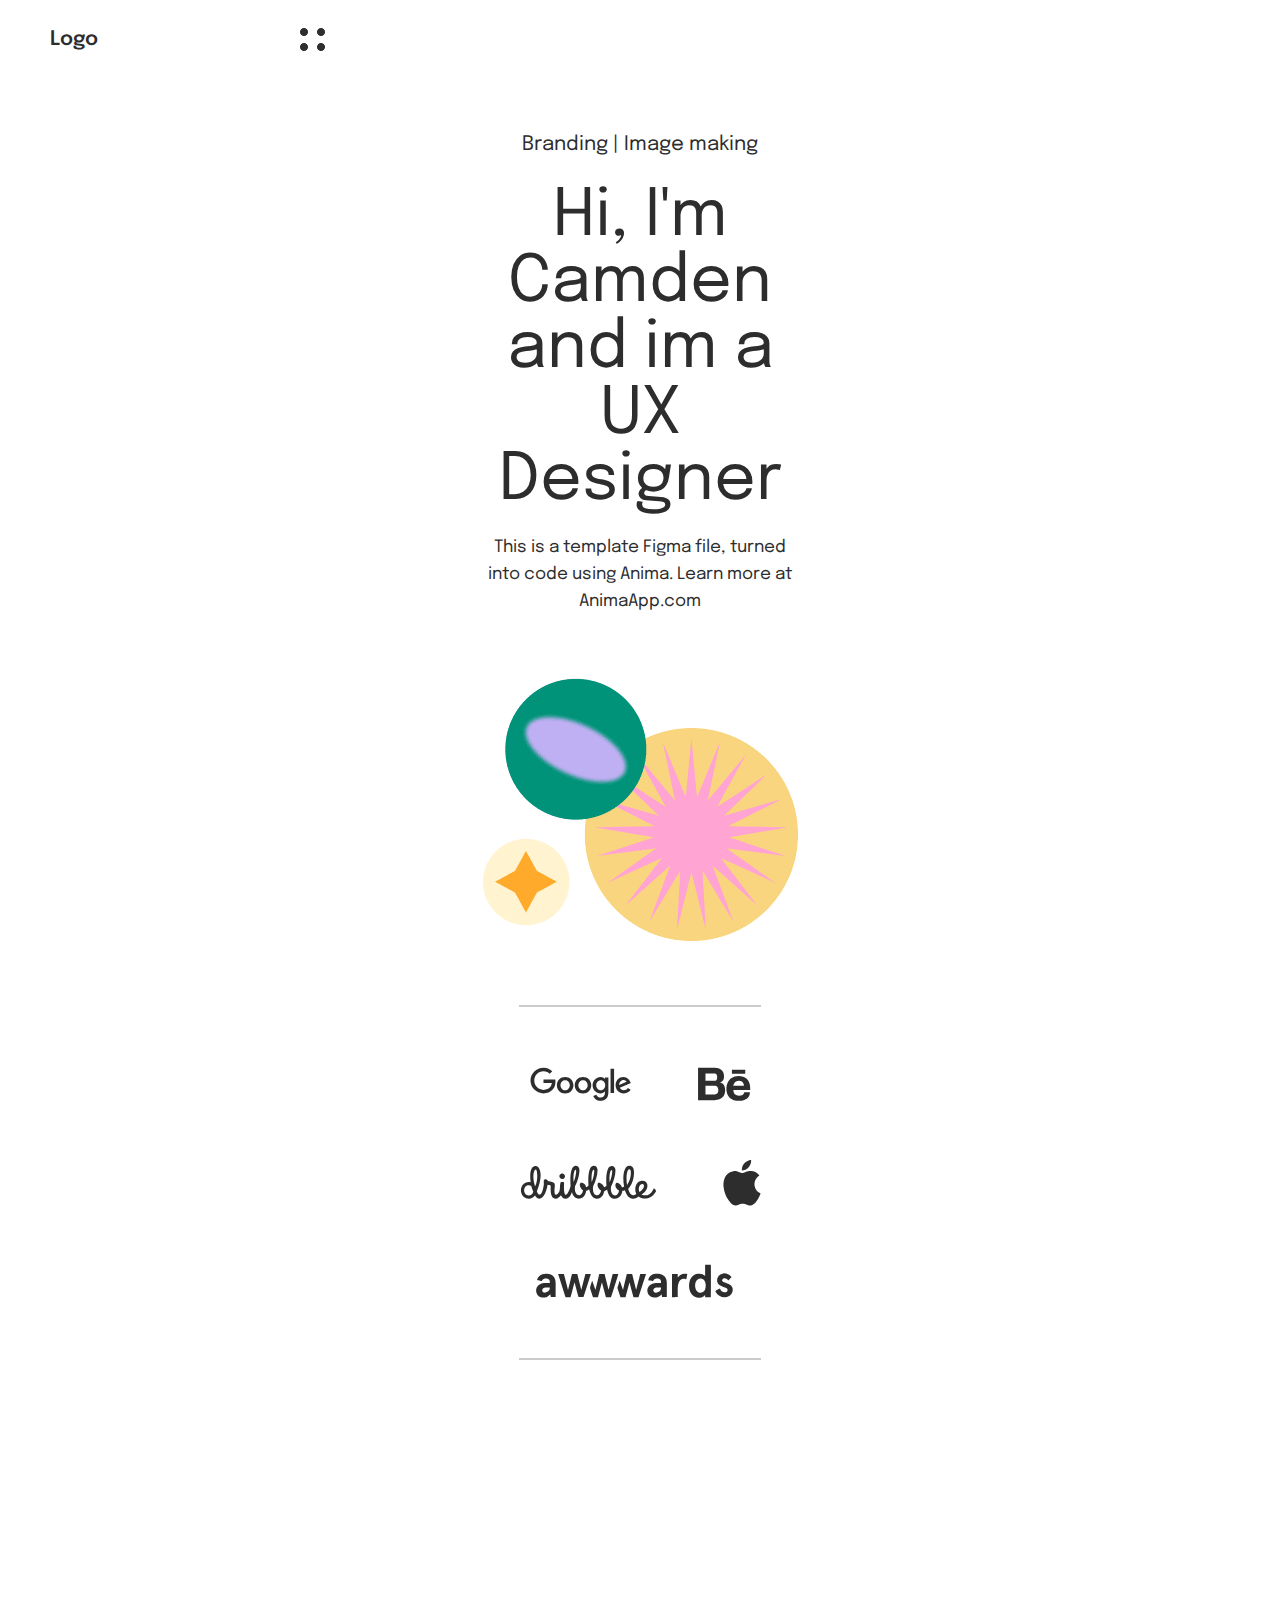
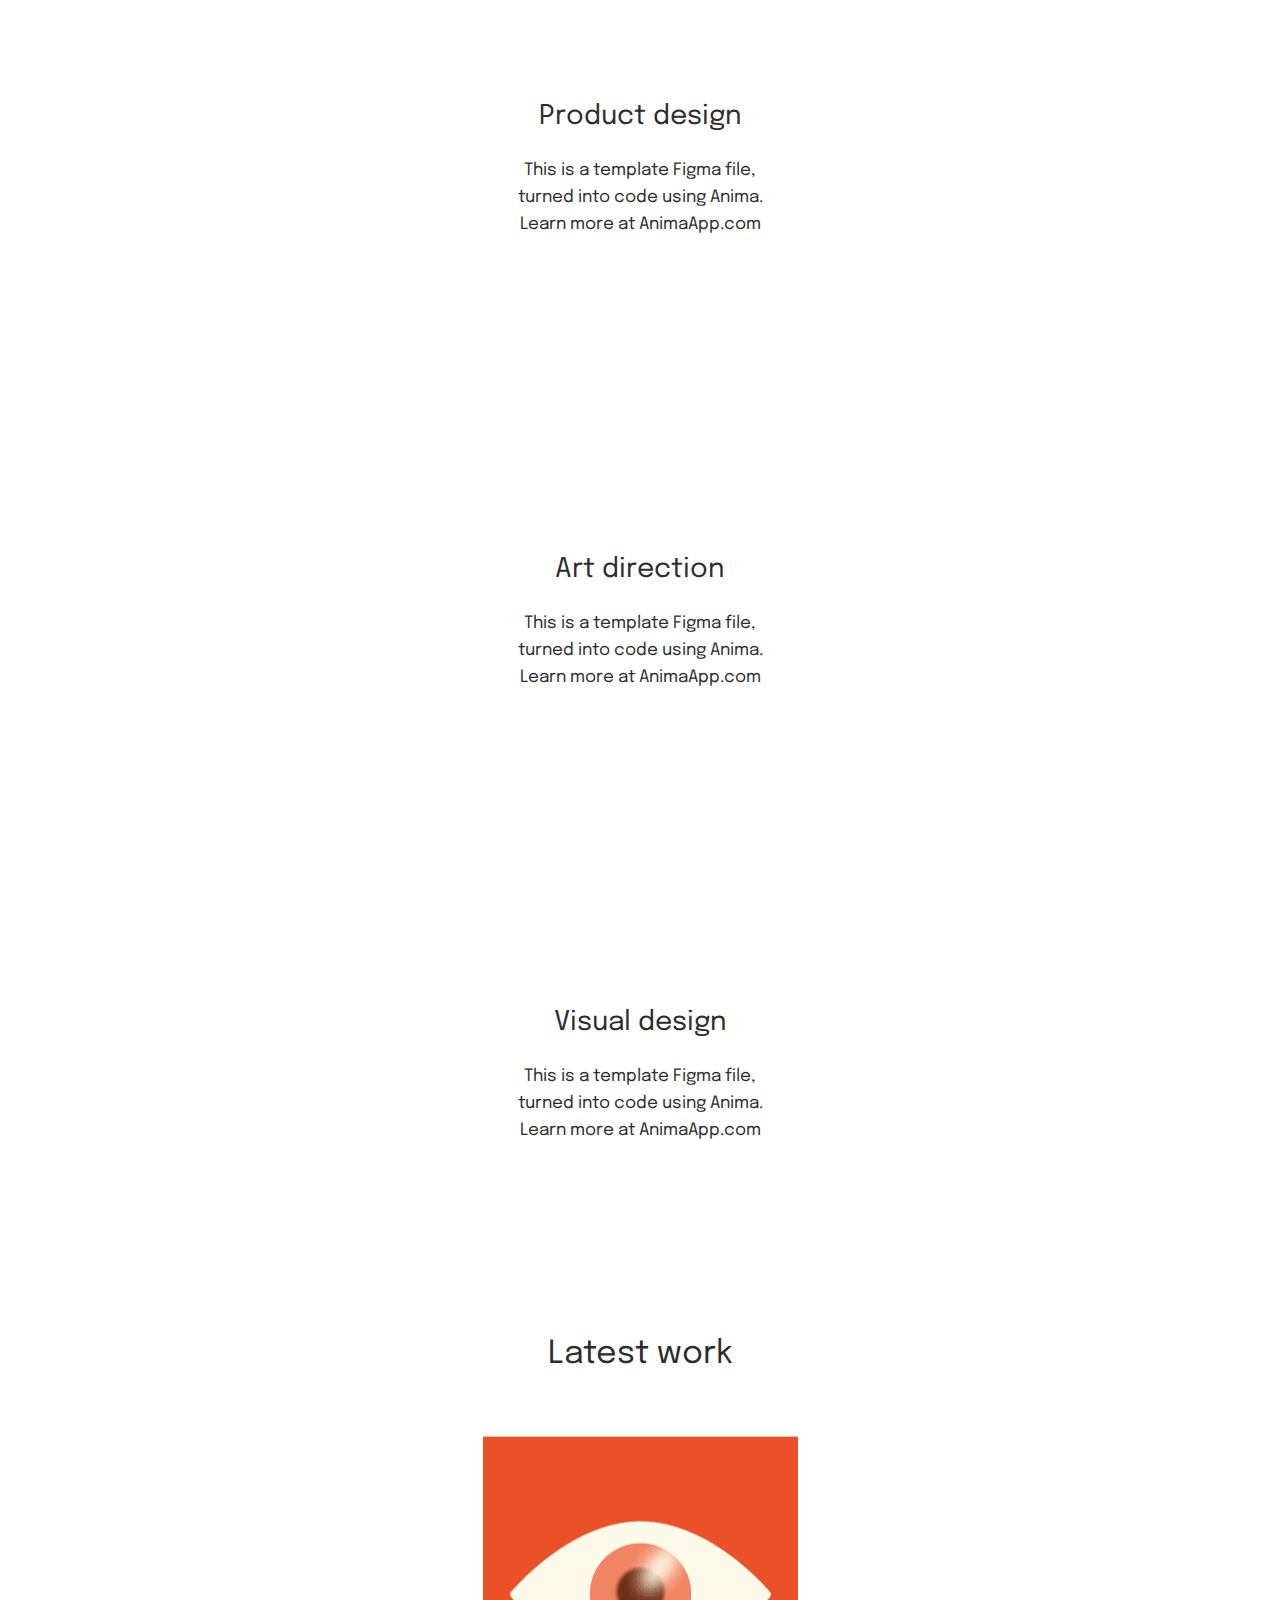
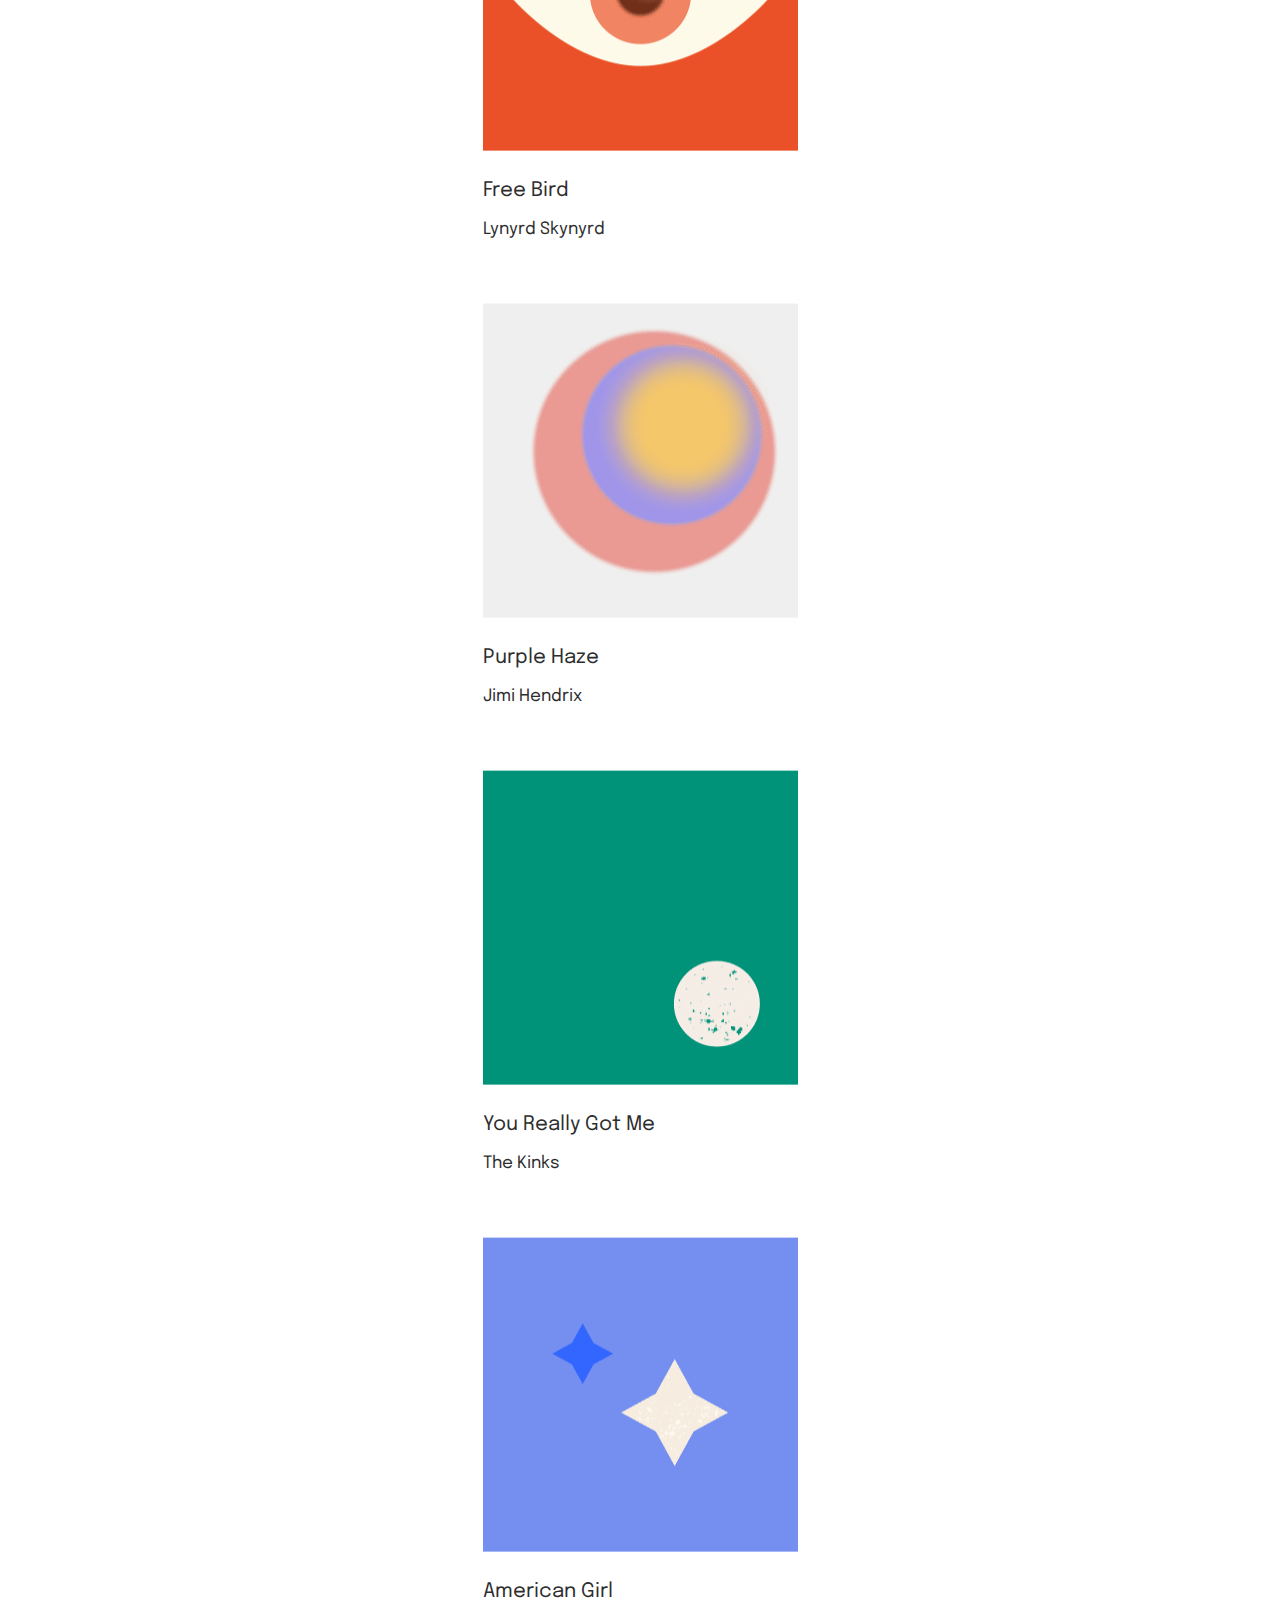
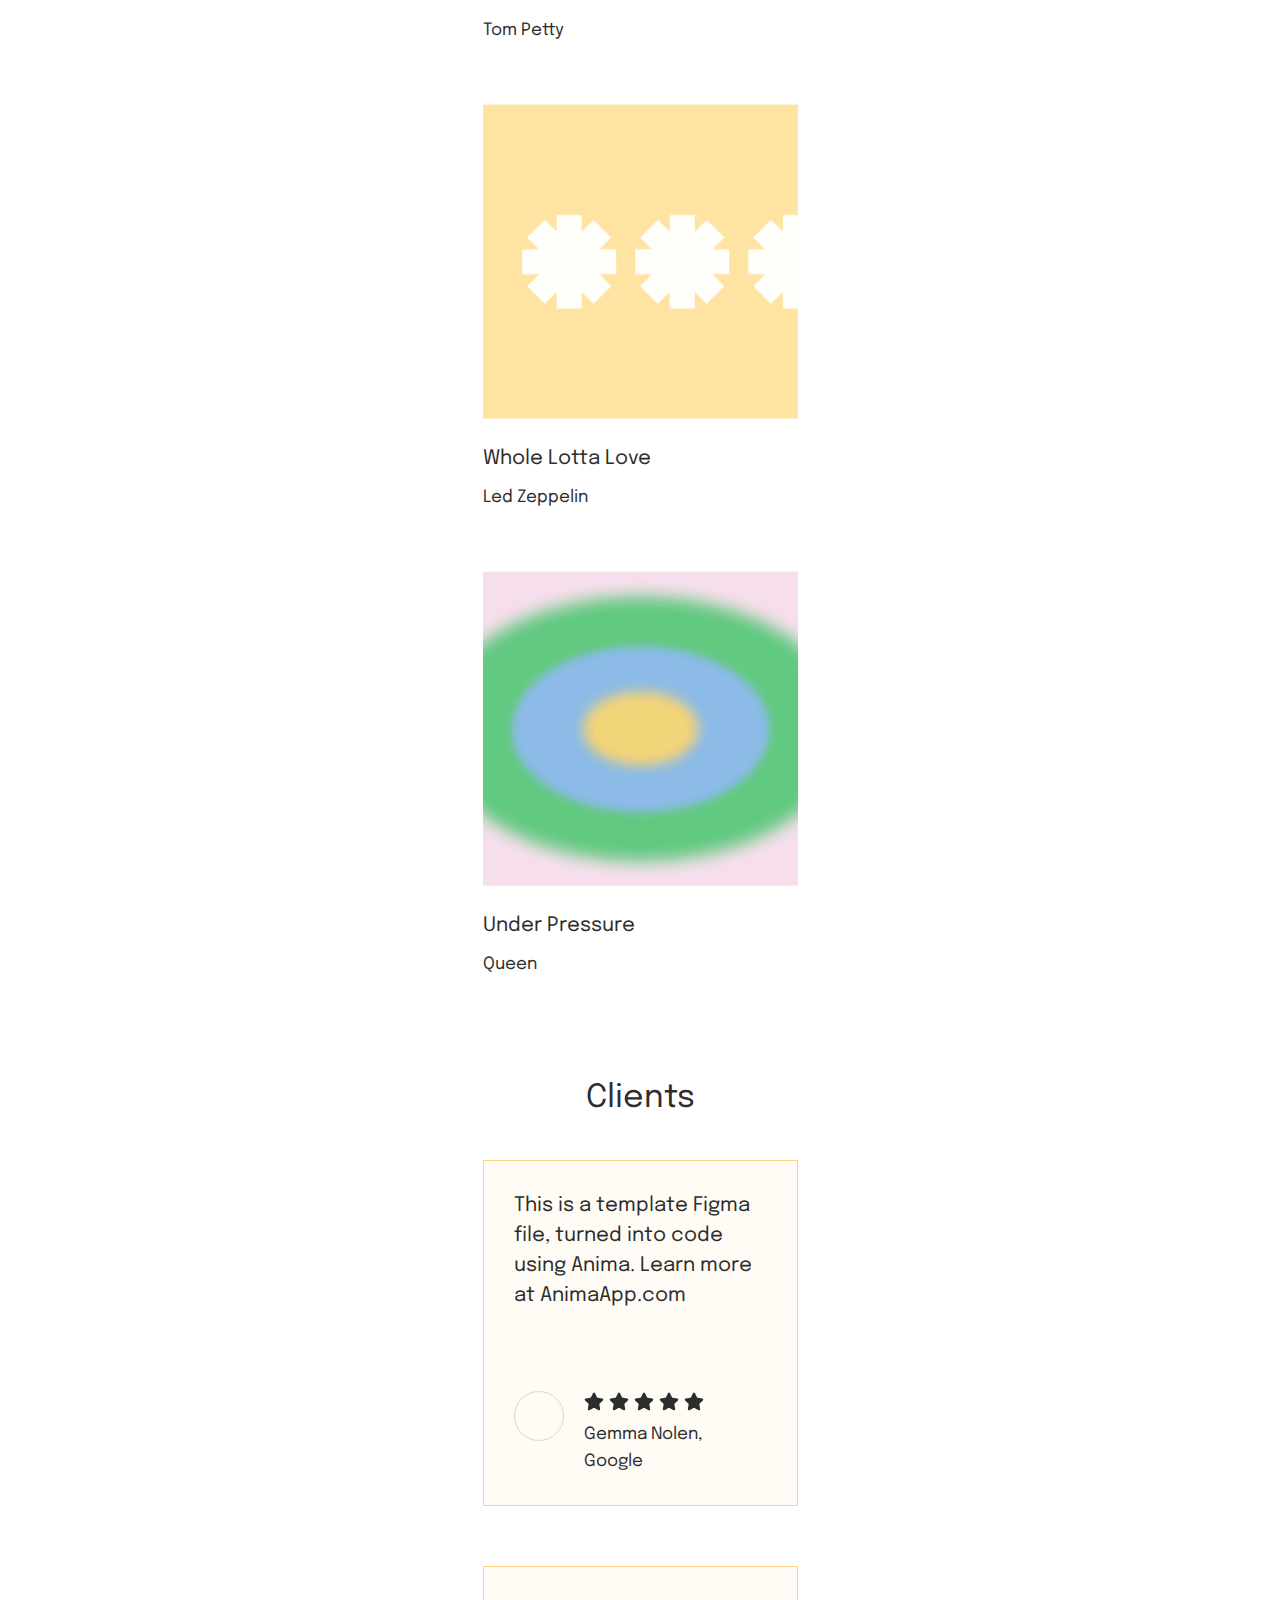
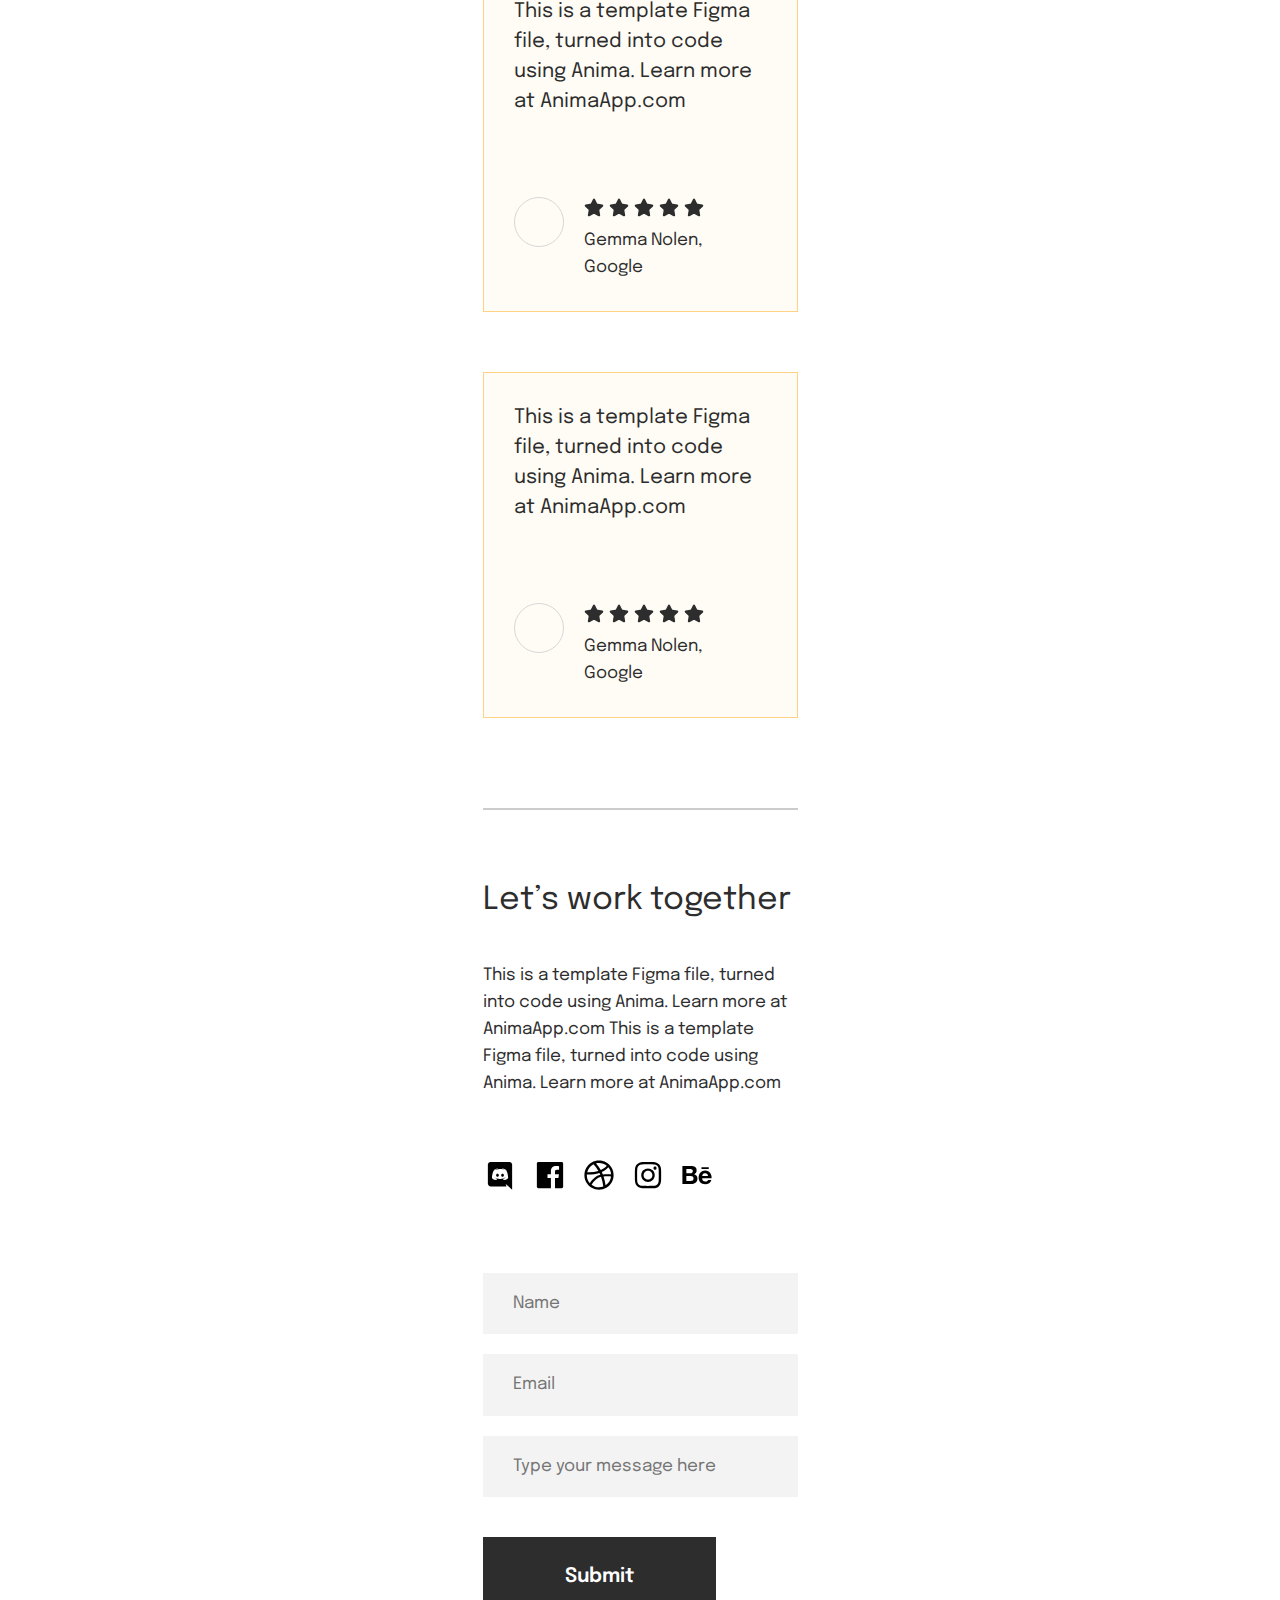
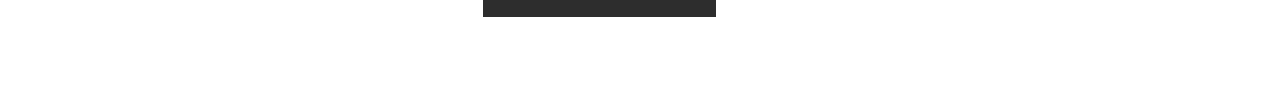
==== commit 0c9c9948: "Update index.html" ====
--- a/index.html
+++ b/index.html
@@ -112,7 +112,7 @@
                     <span>Branding | Image making</span>
                   </span>
                   <span class="frame375px-portfoliotemplate-text04 H1-Mobile">
-                    <span>Visual Designer</span>
+                    <span>Hi, I'm Camden and im a UX Designer</span>
                   </span>
                 </div>
                 <span class="frame375px-portfoliotemplate-text06 Bodytext">
